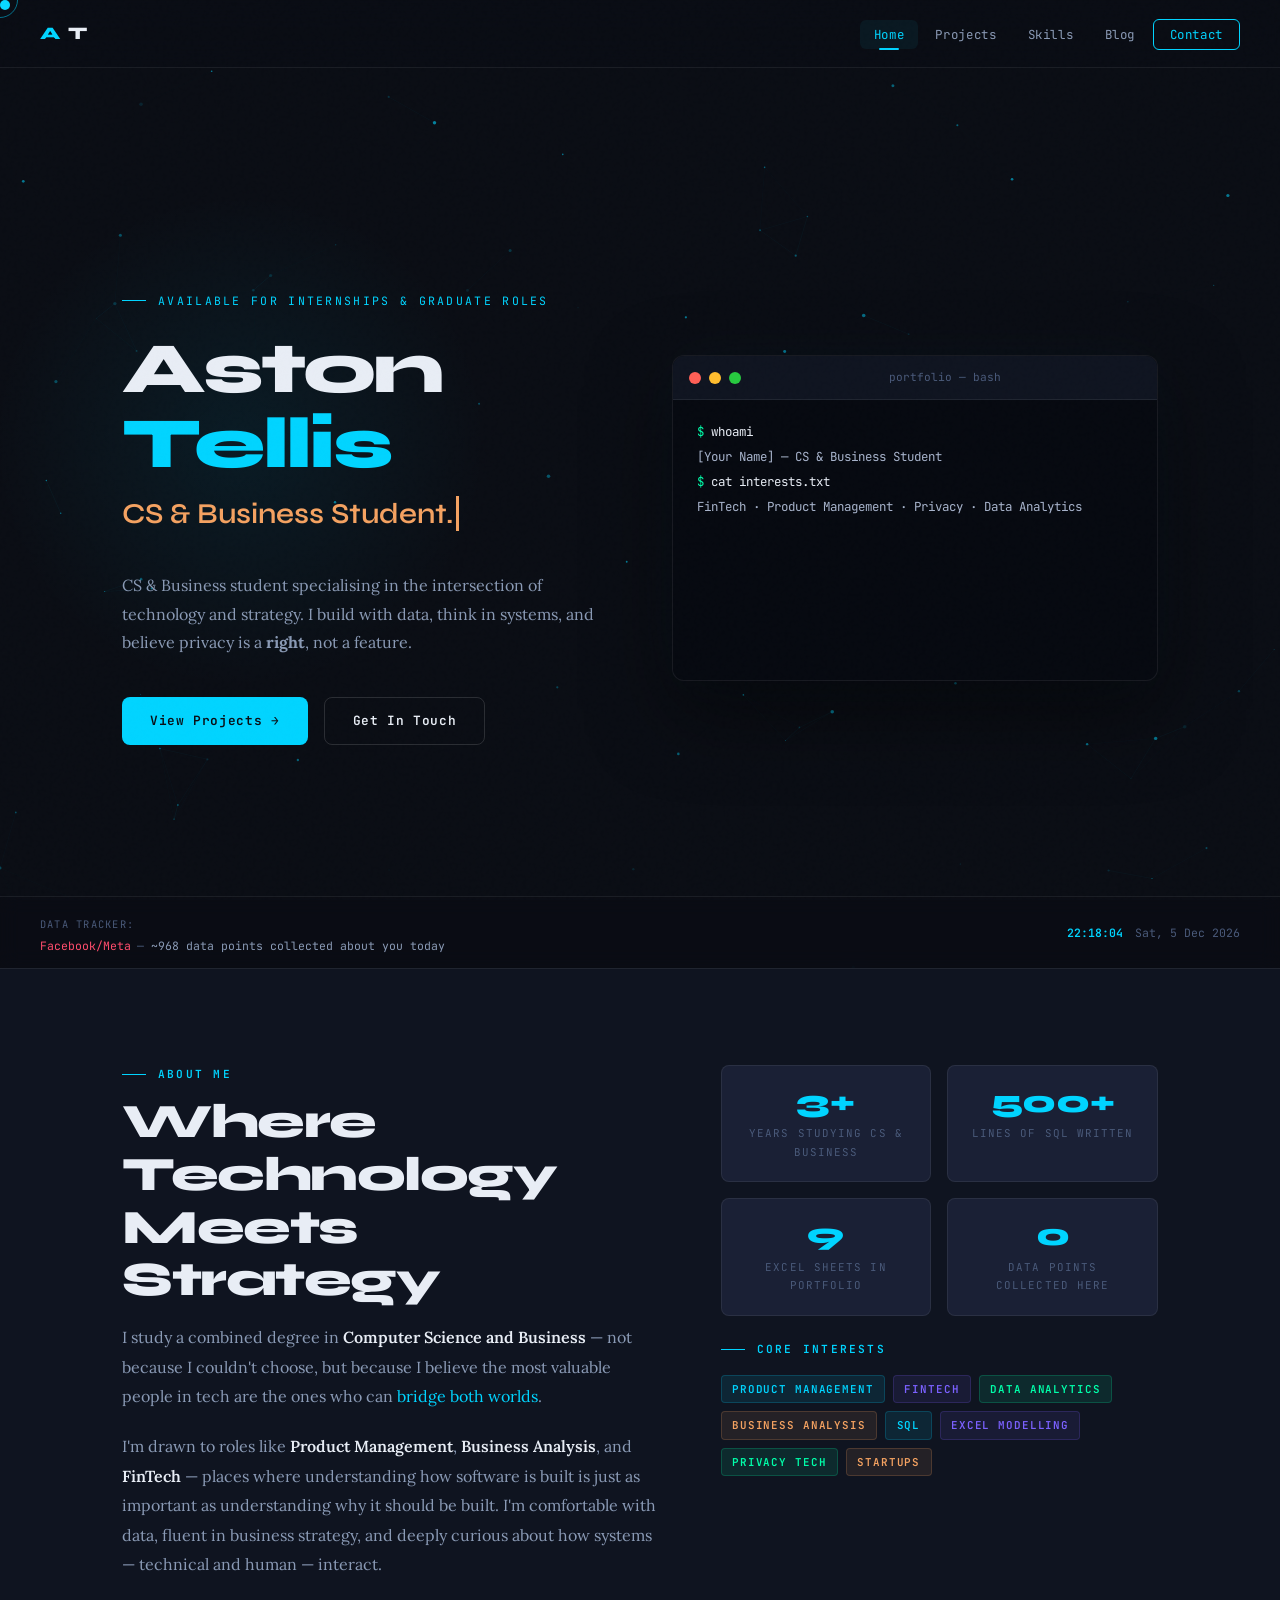
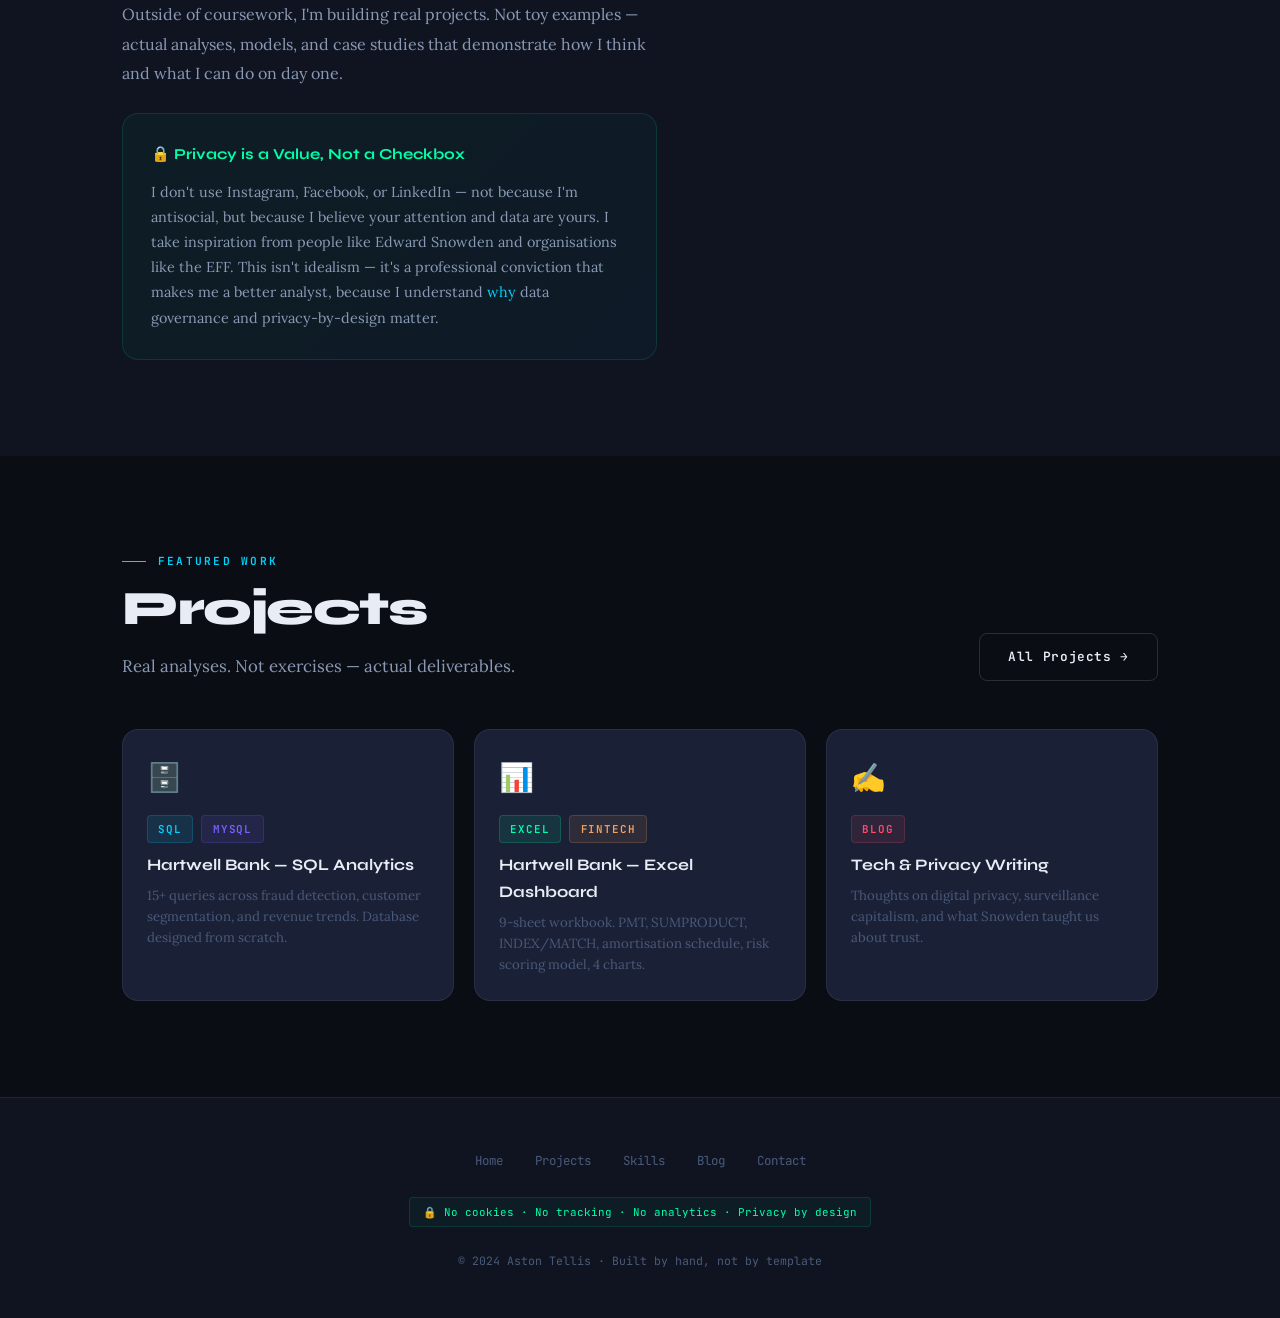
==== index.html @ d1a31f83 "Initial portfolio launch" ====
<!DOCTYPE html>
<html lang="en">
<head>
  <meta charset="UTF-8" />
  <meta name="viewport" content="width=device-width, initial-scale=1.0" />
  <title>Aston Tellis — Portfolio</title>
  <meta name="description" content="CS & Business portfolio — FinTech, Data Analytics, Product Thinking. Privacy-first." />
  <link rel="stylesheet" href="style.css" />
  <style>
    /* ── Hero ─────────────────────────────────────────────── */
    .hero {
      min-height: 100vh;
      display: flex;
      align-items: center;
      position: relative;
      overflow: hidden;
    }

    #particle-canvas {
      position: absolute;
      inset: 0;
      z-index: 0;
    }

    .hero-inner {
      position: relative;
      z-index: 2;
      width: 100%;
      max-width: 1100px;
      margin: 0 auto;
      padding: 0 2rem;
      display: grid;
      grid-template-columns: 1fr 1fr;
      gap: 4rem;
      align-items: center;
    }

    /* Gradient glow behind text */
    .hero-left::before {
      content: '';
      position: absolute;
      top: -100px; left: -100px;
      width: 500px; height: 500px;
      background: radial-gradient(circle, #00d4ff12 0%, transparent 70%);
      pointer-events: none;
      z-index: -1;
    }

    .hero-eyebrow {
      font-family: var(--font-mono);
      font-size: 0.72rem;
      color: var(--accent);
      letter-spacing: 0.2em;
      text-transform: uppercase;
      margin-bottom: 1.25rem;
      display: flex;
      align-items: center;
      gap: 0.75rem;
      opacity: 0;
      animation: fadeSlideUp 0.6s ease 0.3s forwards;
    }

    .hero-eyebrow::before {
      content: '';
      display: inline-block;
      width: 24px; height: 1px;
      background: var(--accent);
    }

    .hero-name {
      font-family: var(--font-display);
      font-size: clamp(2.8rem, 6vw, 4.5rem);
      font-weight: 800;
      line-height: 1.05;
      letter-spacing: -0.04em;
      color: var(--text);
      margin-bottom: 0.5rem;
      opacity: 0;
      animation: fadeSlideUp 0.6s ease 0.5s forwards;
    }

    .hero-name em {
      font-style: normal;
      color: var(--accent);
      position: relative;
    }

    .hero-typing-row {
      font-family: var(--font-display);
      font-size: clamp(1.2rem, 2.5vw, 1.8rem);
      font-weight: 600;
      color: var(--text2);
      margin-bottom: 2rem;
      min-height: 2.2rem;
      opacity: 0;
      animation: fadeSlideUp 0.6s ease 0.7s forwards;
    }

    #typing-text {
      color: var(--gold);
    }

    .typing-cursor-blink {
      display: inline-block;
      width: 3px; height: 1.2em;
      background: var(--gold);
      margin-left: 3px;
      vertical-align: text-bottom;
      animation: blink 1s step-end infinite;
    }

    .hero-desc {
      color: var(--text2);
      font-size: 1rem;
      line-height: 1.8;
      max-width: 480px;
      margin-bottom: 2.5rem;
      opacity: 0;
      animation: fadeSlideUp 0.6s ease 0.9s forwards;
    }

    .hero-actions {
      display: flex;
      gap: 1rem;
      flex-wrap: wrap;
      opacity: 0;
      animation: fadeSlideUp 0.6s ease 1.1s forwards;
    }

    /* ── Privacy + Clock Strip ─────────────────────────────── */
    .hero-strip {
      position: absolute;
      bottom: 0; left: 0; right: 0;
      z-index: 3;
      display: flex;
      align-items: center;
      justify-content: space-between;
      padding: 0.75rem 2.5rem;
      background: rgba(10, 13, 20, 0.9);
      border-top: 1px solid var(--border);
      backdrop-filter: blur(10px);
    }

    #privacy-ticker {
      font-family: var(--font-mono);
      font-size: 0.72rem;
      color: var(--text3);
      display: flex;
      align-items: center;
      gap: 0.4rem;
    }

    .ticker-label {
      font-family: var(--font-mono);
      font-size: 0.65rem;
      color: var(--text3);
      text-transform: uppercase;
      letter-spacing: 0.12em;
      margin-right: 0.5rem;
    }

    #live-clock {
      font-family: var(--font-mono);
      font-size: 0.72rem;
      color: var(--text3);
      text-align: right;
    }

    .clock-time {
      color: var(--accent);
      font-weight: 600;
      margin-right: 0.75rem;
    }

    .clock-date { color: var(--text3); }

    /* ── Terminal ──────────────────────────────────────────── */
    .hero-right {
      opacity: 0;
      animation: fadeSlideUp 0.8s ease 0.6s forwards;
    }

    .terminal-window {
      background: #060910;
      border: 1px solid var(--border);
      border-radius: 12px;
      overflow: hidden;
      box-shadow: 0 30px 80px #00000080, 0 0 60px #00d4ff0a;
    }

    .terminal-bar {
      background: #0f1420;
      padding: 0.75rem 1rem;
      display: flex;
      align-items: center;
      gap: 0.5rem;
      border-bottom: 1px solid var(--border);
    }

    .t-dot {
      width: 12px; height: 12px;
      border-radius: 50%;
    }
    .t-dot.red    { background: #ff5f56; }
    .t-dot.yellow { background: #ffbd2e; }
    .t-dot.green  { background: #27c93f; }

    .terminal-title {
      font-family: var(--font-mono);
      font-size: 0.7rem;
      color: var(--text3);
      margin-left: auto;
      margin-right: auto;
    }

    #terminal-body {
      padding: 1.25rem 1.5rem;
      font-family: var(--font-mono);
      font-size: 0.78rem;
      line-height: 2;
      min-height: 280px;
      max-height: 340px;
      overflow-y: auto;
      color: #a8b4cc;
    }

    #terminal-body::-webkit-scrollbar { width: 4px; }
    #terminal-body::-webkit-scrollbar-track { background: transparent; }
    #terminal-body::-webkit-scrollbar-thumb { background: var(--border2); border-radius: 2px; }

    .t-prompt { color: var(--accent3); }
    .t-cmd    { color: var(--text); }
    .t-cursor { animation: blink 1s step-end infinite; color: var(--accent); }

    /* ── About Section ─────────────────────────────────────── */
    .about-grid {
      display: grid;
      grid-template-columns: 1.1fr 0.9fr;
      gap: 4rem;
      align-items: start;
    }

    .about-text p {
      color: var(--text2);
      margin-bottom: 1.25rem;
      line-height: 1.85;
    }

    .about-text p strong {
      color: var(--text);
      font-weight: 600;
    }

    .about-text p em {
      color: var(--accent);
      font-style: normal;
    }

    .about-stats {
      display: grid;
      grid-template-columns: 1fr 1fr;
      gap: 1rem;
    }

    .stat-card {
      background: var(--surface);
      border: 1px solid var(--border);
      border-radius: var(--radius);
      padding: 1.25rem;
      text-align: center;
      transition: var(--transition);
    }

    .stat-card:hover {
      border-color: var(--accent);
      box-shadow: var(--glow);
    }

    .stat-number {
      font-family: var(--font-display);
      font-size: 2rem;
      font-weight: 800;
      color: var(--accent);
      line-height: 1;
      margin-bottom: 0.4rem;
    }

    .stat-label {
      font-family: var(--font-mono);
      font-size: 0.68rem;
      color: var(--text3);
      text-transform: uppercase;
      letter-spacing: 0.1em;
    }

    .privacy-card {
      background: linear-gradient(135deg, #00ffaa0a, #00d4ff08);
      border: 1px solid #00ffaa20;
      border-radius: var(--radius2);
      padding: 1.75rem;
      margin-top: 1.5rem;
    }

    .privacy-card h4 {
      font-family: var(--font-display);
      font-weight: 700;
      font-size: 0.95rem;
      color: var(--accent3);
      margin-bottom: 0.75rem;
      display: flex;
      align-items: center;
      gap: 0.5rem;
    }

    .privacy-card p {
      font-size: 0.9rem;
      color: var(--text2);
      line-height: 1.75;
      margin: 0;
    }

    /* ── Quick Projects Preview ────────────────────────────── */
    .projects-preview {
      display: grid;
      grid-template-columns: repeat(3, 1fr);
      gap: 1.25rem;
    }

    .preview-card {
      background: var(--surface);
      border: 1px solid var(--border);
      border-radius: var(--radius2);
      padding: 1.5rem;
      text-decoration: none;
      transition: var(--transition);
      display: block;
      position: relative;
      overflow: hidden;
    }

    .preview-card::after {
      content: '→';
      position: absolute;
      bottom: 1.25rem;
      right: 1.25rem;
      font-family: var(--font-mono);
      font-size: 1rem;
      color: var(--accent);
      opacity: 0;
      transform: translateX(-6px);
      transition: var(--transition);
    }

    .preview-card:hover {
      border-color: var(--accent);
      transform: translateY(-4px);
      box-shadow: 0 20px 60px #00000060, var(--glow);
    }

    .preview-card:hover::after {
      opacity: 1;
      transform: translateX(0);
    }

    .preview-icon {
      font-size: 1.75rem;
      margin-bottom: 0.75rem;
    }

    .preview-title {
      font-family: var(--font-display);
      font-weight: 700;
      font-size: 1rem;
      color: var(--text);
      margin-bottom: 0.4rem;
    }

    .preview-desc {
      font-size: 0.83rem;
      color: var(--text3);
      line-height: 1.6;
    }

    /* ── Animations ─────────────────────────────────────────── */
    @keyframes fadeSlideUp {
      from { opacity: 0; transform: translateY(24px); }
      to   { opacity: 1; transform: translateY(0); }
    }

    @keyframes blink {
      0%, 100% { opacity: 1; }
      50%       { opacity: 0; }
    }

    @media (max-width: 768px) {
      .hero-inner { grid-template-columns: 1fr; gap: 2rem; }
      .hero-right { order: -1; }
      .about-grid { grid-template-columns: 1fr; gap: 2rem; }
      .projects-preview { grid-template-columns: 1fr; }
    }
  </style>
</head>
<body>

  <div class="cursor"></div>
  <div class="cursor-ring"></div>

  <!-- ── Navigation ───────────────────────────────────────── -->
  <nav>
    <a class="nav-logo" href="index.html"><span>A</span>T</a>
    <ul class="nav-links">
      <li><a href="index.html" class="active">Home</a></li>
      <li><a href="projects.html">Projects</a></li>
      <li><a href="skills.html">Skills</a></li>
      <li><a href="blog.html">Blog</a></li>
      <li><a href="contact.html" class="nav-cta">Contact</a></li>
    </ul>
  </nav>

  <div class="page">

    <!-- ── HERO ─────────────────────────────────────────────── -->
    <section class="hero">
      <canvas id="particle-canvas"></canvas>

      <div class="hero-inner">
        <div class="hero-left">
          <div class="hero-eyebrow">Available for Internships & Graduate Roles</div>

          <h1 class="hero-name">
            Aston<br/><em>Tellis</em>
          </h1>

          <div class="hero-typing-row">
            <span id="typing-text"></span><span class="typing-cursor-blink"></span>
          </div>

          <p class="hero-desc">
            CS &amp; Business student specialising in the intersection of technology
            and strategy. I build with data, think in systems, and believe privacy
            is a <strong>right</strong>, not a feature.
          </p>

          <div class="hero-actions">
            <a href="projects.html" class="btn btn-primary">View Projects →</a>
            <a href="contact.html" class="btn btn-ghost">Get In Touch</a>
          </div>
        </div>

        <!-- Terminal -->
        <div class="hero-right">
          <div class="terminal-window">
            <div class="terminal-bar">
              <div class="t-dot red"></div>
              <div class="t-dot yellow"></div>
              <div class="t-dot green"></div>
              <span class="terminal-title">portfolio — bash</span>
            </div>
            <div id="terminal-body"></div>
          </div>
        </div>
      </div>

      <!-- Bottom strip: privacy ticker + clock -->
      <div class="hero-strip">
        <div>
          <span class="ticker-label">Data Tracker:</span>
          <span id="privacy-ticker">Loading...</span>
        </div>
        <div id="live-clock"></div>
      </div>
    </section>

    <!-- ── ABOUT ─────────────────────────────────────────────── -->
    <section style="background: var(--bg2); border-top: 1px solid var(--border);">
      <div class="container">
        <div class="about-grid">
          <div class="about-text fade-up">
            <div class="section-label">About Me</div>
            <h2 class="section-title">Where Technology<br/>Meets Strategy</h2>

            <p>
              I study a combined degree in <strong>Computer Science and Business</strong> —
              not because I couldn't choose, but because I believe the most valuable people
              in tech are the ones who can <em>bridge both worlds</em>.
            </p>
            <p>
              I'm drawn to roles like <strong>Product Management</strong>,
              <strong>Business Analysis</strong>, and <strong>FinTech</strong> — places
              where understanding how software is built is just as important as understanding
              why it should be built. I'm comfortable with data, fluent in business strategy,
              and deeply curious about how systems — technical and human — interact.
            </p>
            <p>
              Outside of coursework, I'm building real projects. Not toy examples —
              actual analyses, models, and case studies that demonstrate how I think
              and what I can do on day one.
            </p>

            <div class="privacy-card">
              <h4>🔒 Privacy is a Value, Not a Checkbox</h4>
              <p>
                I don't use Instagram, Facebook, or LinkedIn — not because I'm antisocial,
                but because I believe your attention and data are yours. I take inspiration
                from people like Edward Snowden and organisations like the EFF. This isn't
                idealism — it's a professional conviction that makes me a better analyst,
                because I understand <em>why</em> data governance and privacy-by-design matter.
              </p>
            </div>
          </div>

          <div class="fade-up" style="transition-delay:0.2s">
            <div class="about-stats">
              <div class="stat-card">
                <div class="stat-number">3+</div>
                <div class="stat-label">Years Studying CS & Business</div>
              </div>
              <div class="stat-card">
                <div class="stat-number">500+</div>
                <div class="stat-label">Lines of SQL Written</div>
              </div>
              <div class="stat-card">
                <div class="stat-number">9</div>
                <div class="stat-label">Excel Sheets in Portfolio</div>
              </div>
              <div class="stat-card">
                <div class="stat-number">0</div>
                <div class="stat-label">Data Points Collected Here</div>
              </div>
            </div>

            <div style="margin-top:1.5rem">
              <div class="section-label" style="margin-bottom:1rem">Core Interests</div>
              <div style="display:flex;flex-wrap:wrap;gap:0.5rem">
                <span class="tag tag-blue">Product Management</span>
                <span class="tag tag-purple">FinTech</span>
                <span class="tag tag-green">Data Analytics</span>
                <span class="tag tag-gold">Business Analysis</span>
                <span class="tag tag-blue">SQL</span>
                <span class="tag tag-purple">Excel Modelling</span>
                <span class="tag tag-green">Privacy Tech</span>
                <span class="tag tag-gold">Startups</span>
              </div>
            </div>
          </div>
        </div>
      </div>
    </section>

    <!-- ── PROJECTS PREVIEW ──────────────────────────────────── -->
    <section>
      <div class="container">
        <div style="display:flex;justify-content:space-between;align-items:flex-end;margin-bottom:3rem" class="fade-up">
          <div>
            <div class="section-label">Featured Work</div>
            <h2 class="section-title">Projects</h2>
            <p class="section-subtitle">Real analyses. Not exercises — actual deliverables.</p>
          </div>
          <a href="projects.html" class="btn btn-ghost">All Projects →</a>
        </div>

        <div class="projects-preview fade-up">
          <a href="projects.html#sql" class="preview-card">
            <div class="preview-icon">🗄️</div>
            <div style="margin-bottom:0.5rem">
              <span class="tag tag-blue">SQL</span>
              <span class="tag tag-purple" style="margin-left:0.25rem">MySQL</span>
            </div>
            <div class="preview-title">Hartwell Bank — SQL Analytics</div>
            <p class="preview-desc">
              15+ queries across fraud detection, customer segmentation, and revenue trends.
              Database designed from scratch.
            </p>
          </a>

          <a href="projects.html#excel" class="preview-card">
            <div class="preview-icon">📊</div>
            <div style="margin-bottom:0.5rem">
              <span class="tag tag-green">Excel</span>
              <span class="tag tag-gold" style="margin-left:0.25rem">FinTech</span>
            </div>
            <div class="preview-title">Hartwell Bank — Excel Dashboard</div>
            <p class="preview-desc">
              9-sheet workbook. PMT, SUMPRODUCT, INDEX/MATCH, amortisation schedule,
              risk scoring model, 4 charts.
            </p>
          </a>

          <a href="blog.html" class="preview-card">
            <div class="preview-icon">✍️</div>
            <div style="margin-bottom:0.5rem">
              <span class="tag tag-red">Blog</span>
            </div>
            <div class="preview-title">Tech & Privacy Writing</div>
            <p class="preview-desc">
              Thoughts on digital privacy, surveillance capitalism, and what Snowden
              taught us about trust.
            </p>
          </a>
        </div>
      </div>
    </section>

  </div><!-- end .page -->

  <!-- ── Footer ───────────────────────────────────────────────── -->
  <footer>
    <div class="footer-inner">
      <ul class="footer-links">
        <li><a href="index.html">Home</a></li>
        <li><a href="projects.html">Projects</a></li>
        <li><a href="skills.html">Skills</a></li>
        <li><a href="blog.html">Blog</a></li>
        <li><a href="contact.html">Contact</a></li>
      </ul>
      <div class="privacy-badge">🔒 No cookies · No tracking · No analytics · Privacy by design</div>
      <p class="footer-copy">© 2024 Aston Tellis · Built by hand, not by template</p>
    </div>
  </footer>

  <script src="script.js"></script>
</body>
</html>
---- style.css ----
/* ============================================================
   [YOUR NAME] — Portfolio Site
   Aesthetic: Dark Intelligence / FinTech Editorial
   Fonts: Syne (display) + JetBrains Mono (code/data) + Lora (body)
   ============================================================ */

@import url('https://fonts.googleapis.com/css2?family=Syne:wght@400;600;700;800&family=JetBrains+Mono:wght@300;400;600&family=Lora:ital,wght@0,400;0,600;1,400&display=swap');

/* ── Variables ─────────────────────────────────────────────── */
:root {
  --bg:         #0a0d14;
  --bg2:        #0f1420;
  --bg3:        #141926;
  --surface:    #1a2035;
  --border:     #ffffff12;
  --border2:    #ffffff22;
  --accent:     #00d4ff;
  --accent2:    #7b61ff;
  --accent3:    #00ffaa;
  --gold:       #f4a261;
  --red:        #ff4d6d;
  --text:       #e8edf5;
  --text2:      #8a9ab5;
  --text3:      #4a5a7a;
  --font-display: 'Syne', sans-serif;
  --font-mono:    'JetBrains Mono', monospace;
  --font-body:    'Lora', serif;
  --radius:     8px;
  --radius2:    16px;
  --glow:       0 0 40px #00d4ff22;
  --transition: 0.3s cubic-bezier(0.4, 0, 0.2, 1);
}

/* ── Reset & Base ───────────────────────────────────────────── */
*, *::before, *::after { box-sizing: border-box; margin: 0; padding: 0; }

html { scroll-behavior: smooth; font-size: 16px; }

body {
  background: var(--bg);
  color: var(--text);
  font-family: var(--font-body);
  line-height: 1.7;
  overflow-x: hidden;
  cursor: none;
}

/* Custom cursor */
.cursor {
  width: 10px; height: 10px;
  background: var(--accent);
  border-radius: 50%;
  position: fixed;
  pointer-events: none;
  z-index: 9999;
  transition: transform 0.15s ease;
  mix-blend-mode: screen;
}
.cursor-ring {
  width: 36px; height: 36px;
  border: 1px solid var(--accent);
  border-radius: 50%;
  position: fixed;
  pointer-events: none;
  z-index: 9998;
  transition: all 0.18s ease;
  opacity: 0.5;
}

/* ── Noise Texture Overlay ──────────────────────────────────── */
body::before {
  content: '';
  position: fixed;
  inset: 0;
  background-image: url("data:image/svg+xml,%3Csvg viewBox='0 0 256 256' xmlns='http://www.w3.org/2000/svg'%3E%3Cfilter id='noise'%3E%3CfeTurbulence type='fractalNoise' baseFrequency='0.9' numOctaves='4' stitchTiles='stitch'/%3E%3C/filter%3E%3Crect width='100%25' height='100%25' filter='url(%23noise)' opacity='0.04'/%3E%3C/svg%3E");
  pointer-events: none;
  z-index: 1000;
  opacity: 0.4;
}

/* ── Navigation ─────────────────────────────────────────────── */
nav {
  position: fixed;
  top: 0; left: 0; right: 0;
  z-index: 500;
  padding: 0 2.5rem;
  display: flex;
  align-items: center;
  justify-content: space-between;
  height: 68px;
  background: rgba(10, 13, 20, 0.85);
  backdrop-filter: blur(20px);
  border-bottom: 1px solid var(--border);
  transition: var(--transition);
}

nav.scrolled {
  background: rgba(10, 13, 20, 0.97);
  box-shadow: 0 4px 40px #00000060;
}

.nav-logo {
  font-family: var(--font-display);
  font-weight: 800;
  font-size: 1.1rem;
  color: var(--text);
  text-decoration: none;
  letter-spacing: -0.02em;
  display: flex;
  align-items: center;
  gap: 0.5rem;
}

.nav-logo span {
  color: var(--accent);
}

.nav-links {
  display: flex;
  align-items: center;
  gap: 0.25rem;
  list-style: none;
}

.nav-links a {
  font-family: var(--font-mono);
  font-size: 0.78rem;
  font-weight: 400;
  color: var(--text2);
  text-decoration: none;
  padding: 0.4rem 0.85rem;
  border-radius: 6px;
  letter-spacing: 0.05em;
  transition: var(--transition);
  position: relative;
}

.nav-links a:hover,
.nav-links a.active {
  color: var(--accent);
  background: #00d4ff0f;
}

.nav-links a.active::after {
  content: '';
  position: absolute;
  bottom: -1px; left: 50%;
  transform: translateX(-50%);
  width: 20px; height: 2px;
  background: var(--accent);
  border-radius: 2px;
}

.nav-cta {
  font-family: var(--font-mono);
  font-size: 0.75rem;
  color: var(--accent) !important;
  border: 1px solid var(--accent) !important;
  padding: 0.4rem 1rem !important;
}

.nav-cta:hover {
  background: var(--accent) !important;
  color: var(--bg) !important;
}

/* ── Page Wrapper ───────────────────────────────────────────── */
.page { padding-top: 68px; min-height: 100vh; }

/* ── Section Styles ─────────────────────────────────────────── */
section {
  padding: 6rem 0;
  position: relative;
}

.container {
  max-width: 1100px;
  margin: 0 auto;
  padding: 0 2rem;
}

.container--wide {
  max-width: 1300px;
  margin: 0 auto;
  padding: 0 2rem;
}

/* ── Section Labels ─────────────────────────────────────────── */
.section-label {
  font-family: var(--font-mono);
  font-size: 0.7rem;
  font-weight: 600;
  color: var(--accent);
  letter-spacing: 0.2em;
  text-transform: uppercase;
  margin-bottom: 0.75rem;
  display: flex;
  align-items: center;
  gap: 0.75rem;
}

.section-label::before {
  content: '';
  display: inline-block;
  width: 24px; height: 1px;
  background: var(--accent);
}

.section-title {
  font-family: var(--font-display);
  font-size: clamp(2rem, 4vw, 3rem);
  font-weight: 800;
  line-height: 1.1;
  letter-spacing: -0.03em;
  color: var(--text);
  margin-bottom: 1rem;
}

.section-subtitle {
  font-size: 1.05rem;
  color: var(--text2);
  max-width: 600px;
  line-height: 1.75;
}

/* ── Cards ──────────────────────────────────────────────────── */
.card {
  background: var(--surface);
  border: 1px solid var(--border);
  border-radius: var(--radius2);
  padding: 2rem;
  transition: var(--transition);
  position: relative;
  overflow: hidden;
}

.card::before {
  content: '';
  position: absolute;
  inset: 0;
  background: linear-gradient(135deg, var(--accent)08, transparent 60%);
  opacity: 0;
  transition: var(--transition);
}

.card:hover {
  border-color: var(--border2);
  transform: translateY(-3px);
  box-shadow: 0 20px 60px #00000050, var(--glow);
}

.card:hover::before { opacity: 1; }

/* ── Buttons ────────────────────────────────────────────────── */
.btn {
  display: inline-flex;
  align-items: center;
  gap: 0.5rem;
  font-family: var(--font-mono);
  font-size: 0.8rem;
  font-weight: 600;
  letter-spacing: 0.05em;
  padding: 0.75rem 1.75rem;
  border-radius: var(--radius);
  text-decoration: none;
  transition: var(--transition);
  cursor: none;
  border: none;
}

.btn-primary {
  background: var(--accent);
  color: var(--bg);
}

.btn-primary:hover {
  background: #33ddff;
  transform: translateY(-2px);
  box-shadow: 0 8px 30px #00d4ff40;
}

.btn-ghost {
  background: transparent;
  color: var(--text);
  border: 1px solid var(--border2);
}

.btn-ghost:hover {
  border-color: var(--accent);
  color: var(--accent);
  transform: translateY(-2px);
}

/* ── Tags / Badges ──────────────────────────────────────────── */
.tag {
  display: inline-block;
  font-family: var(--font-mono);
  font-size: 0.68rem;
  font-weight: 600;
  letter-spacing: 0.08em;
  padding: 0.25rem 0.65rem;
  border-radius: 4px;
  text-transform: uppercase;
}

.tag-blue  { background: #00d4ff18; color: var(--accent); border: 1px solid #00d4ff30; }
.tag-purple{ background: #7b61ff18; color: var(--accent2); border: 1px solid #7b61ff30; }
.tag-green { background: #00ffaa18; color: var(--accent3); border: 1px solid #00ffaa30; }
.tag-gold  { background: #f4a26118; color: var(--gold);   border: 1px solid #f4a26130; }
.tag-red   { background: #ff4d6d18; color: var(--red);    border: 1px solid #ff4d6d30; }

/* ── Grid utilities ─────────────────────────────────────────── */
.grid-2 { display: grid; grid-template-columns: 1fr 1fr; gap: 1.5rem; }
.grid-3 { display: grid; grid-template-columns: repeat(3, 1fr); gap: 1.5rem; }

/* ── Divider ────────────────────────────────────────────────── */
.divider {
  height: 1px;
  background: linear-gradient(90deg, transparent, var(--border2), transparent);
  margin: 2rem 0;
}

/* ── Footer ─────────────────────────────────────────────────── */
footer {
  background: var(--bg2);
  border-top: 1px solid var(--border);
  padding: 3rem 0;
  text-align: center;
}

footer .footer-inner {
  max-width: 1100px;
  margin: 0 auto;
  padding: 0 2rem;
  display: flex;
  flex-direction: column;
  align-items: center;
  gap: 1.5rem;
}

footer .footer-links {
  display: flex;
  gap: 2rem;
  list-style: none;
}

footer .footer-links a {
  font-family: var(--font-mono);
  font-size: 0.78rem;
  color: var(--text3);
  text-decoration: none;
  transition: color var(--transition);
}

footer .footer-links a:hover { color: var(--accent); }

footer .footer-copy {
  font-family: var(--font-mono);
  font-size: 0.72rem;
  color: var(--text3);
}

footer .privacy-badge {
  display: inline-flex;
  align-items: center;
  gap: 0.4rem;
  font-family: var(--font-mono);
  font-size: 0.68rem;
  color: var(--accent3);
  background: #00ffaa0a;
  border: 1px solid #00ffaa20;
  padding: 0.3rem 0.8rem;
  border-radius: 4px;
}

/* ── Scroll fade-in ─────────────────────────────────────────── */
.fade-up {
  opacity: 0;
  transform: translateY(30px);
  transition: opacity 0.7s ease, transform 0.7s ease;
}

.fade-up.visible {
  opacity: 1;
  transform: translateY(0);
}

/* ── Code blocks ────────────────────────────────────────────── */
.code-block {
  background: #060910;
  border: 1px solid var(--border);
  border-radius: var(--radius);
  padding: 1.25rem 1.5rem;
  font-family: var(--font-mono);
  font-size: 0.8rem;
  color: #a8b4cc;
  line-height: 1.8;
  overflow-x: auto;
  position: relative;
}

.code-block .kw  { color: #7b61ff; }
.code-block .fn  { color: #00d4ff; }
.code-block .str { color: #00ffaa; }
.code-block .cm  { color: #4a5a7a; font-style: italic; }
.code-block .num { color: #f4a261; }

.code-label {
  position: absolute;
  top: 0.75rem; right: 1rem;
  font-family: var(--font-mono);
  font-size: 0.65rem;
  color: var(--text3);
  text-transform: uppercase;
  letter-spacing: 0.1em;
}

/* ── Responsive ─────────────────────────────────────────────── */
@media (max-width: 768px) {
  .grid-2, .grid-3 { grid-template-columns: 1fr; }
  nav { padding: 0 1.25rem; }
  .nav-links { display: none; }
  section { padding: 4rem 0; }
}
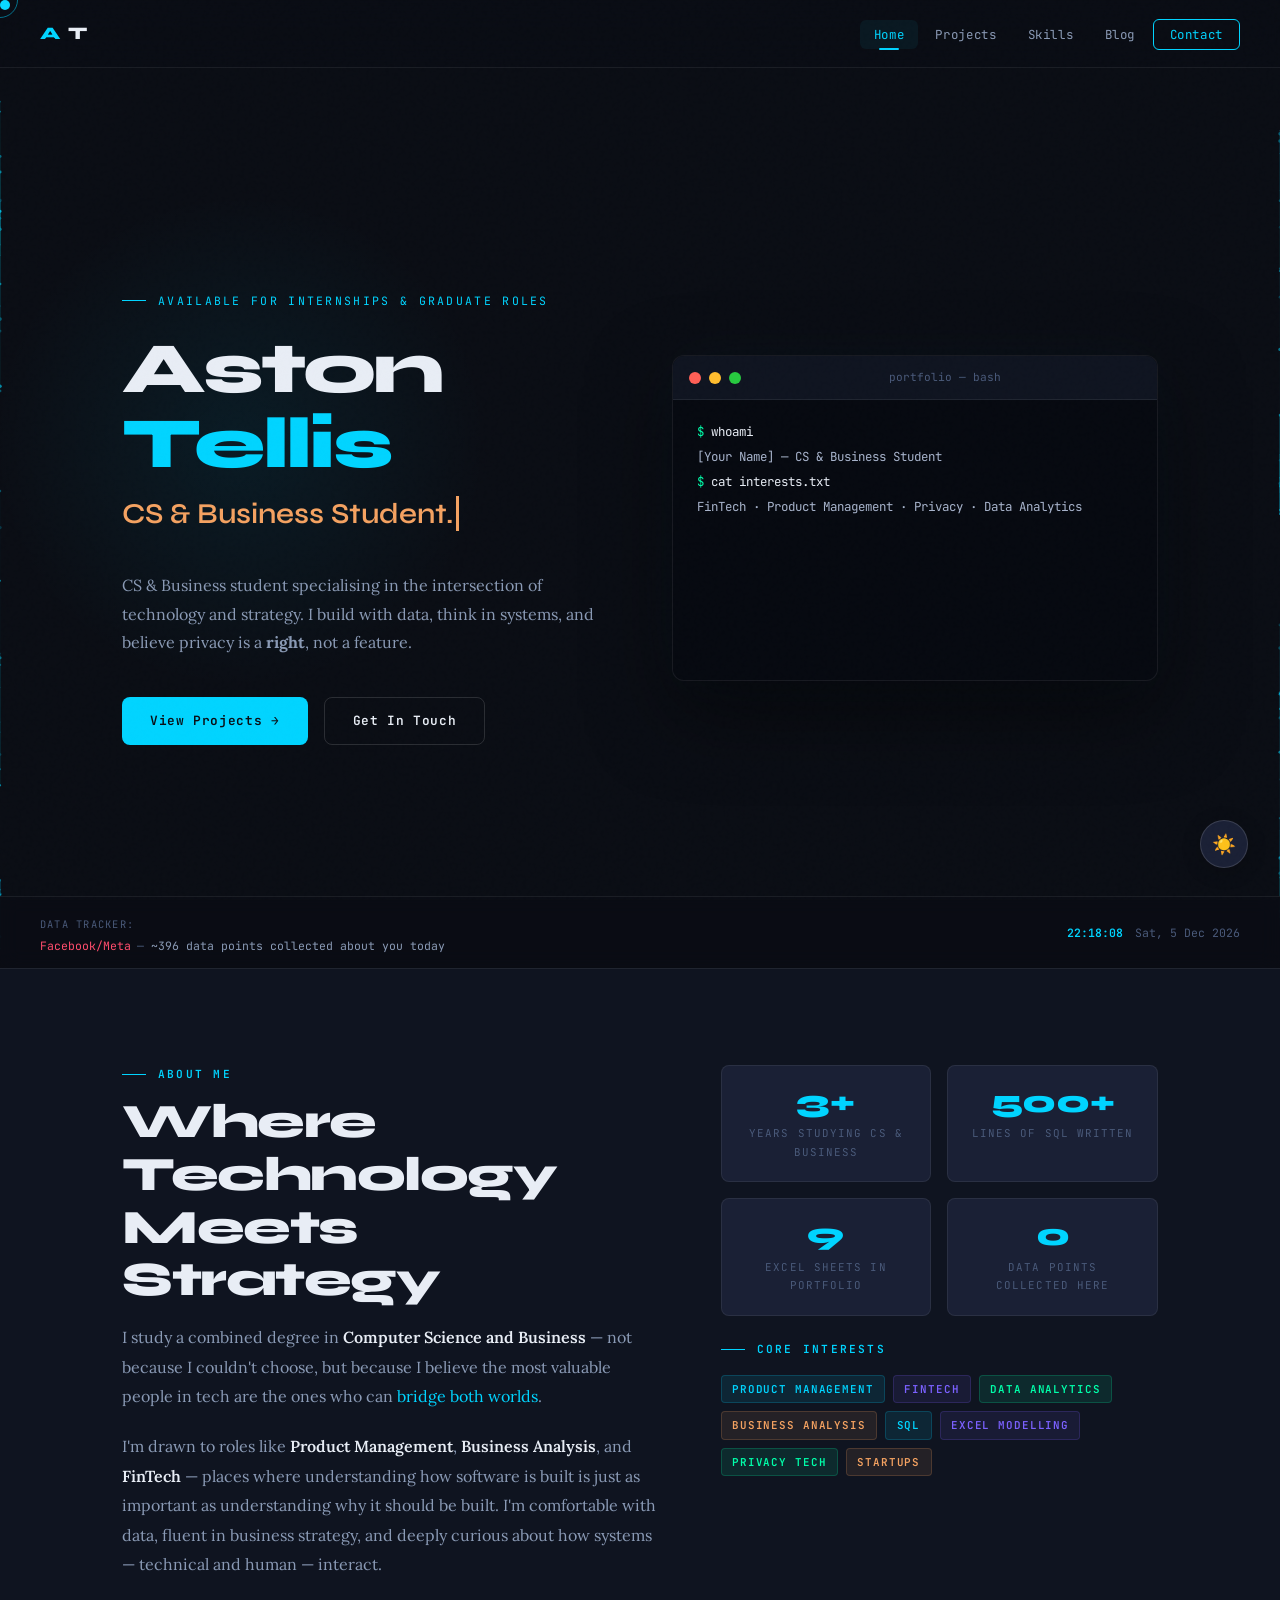
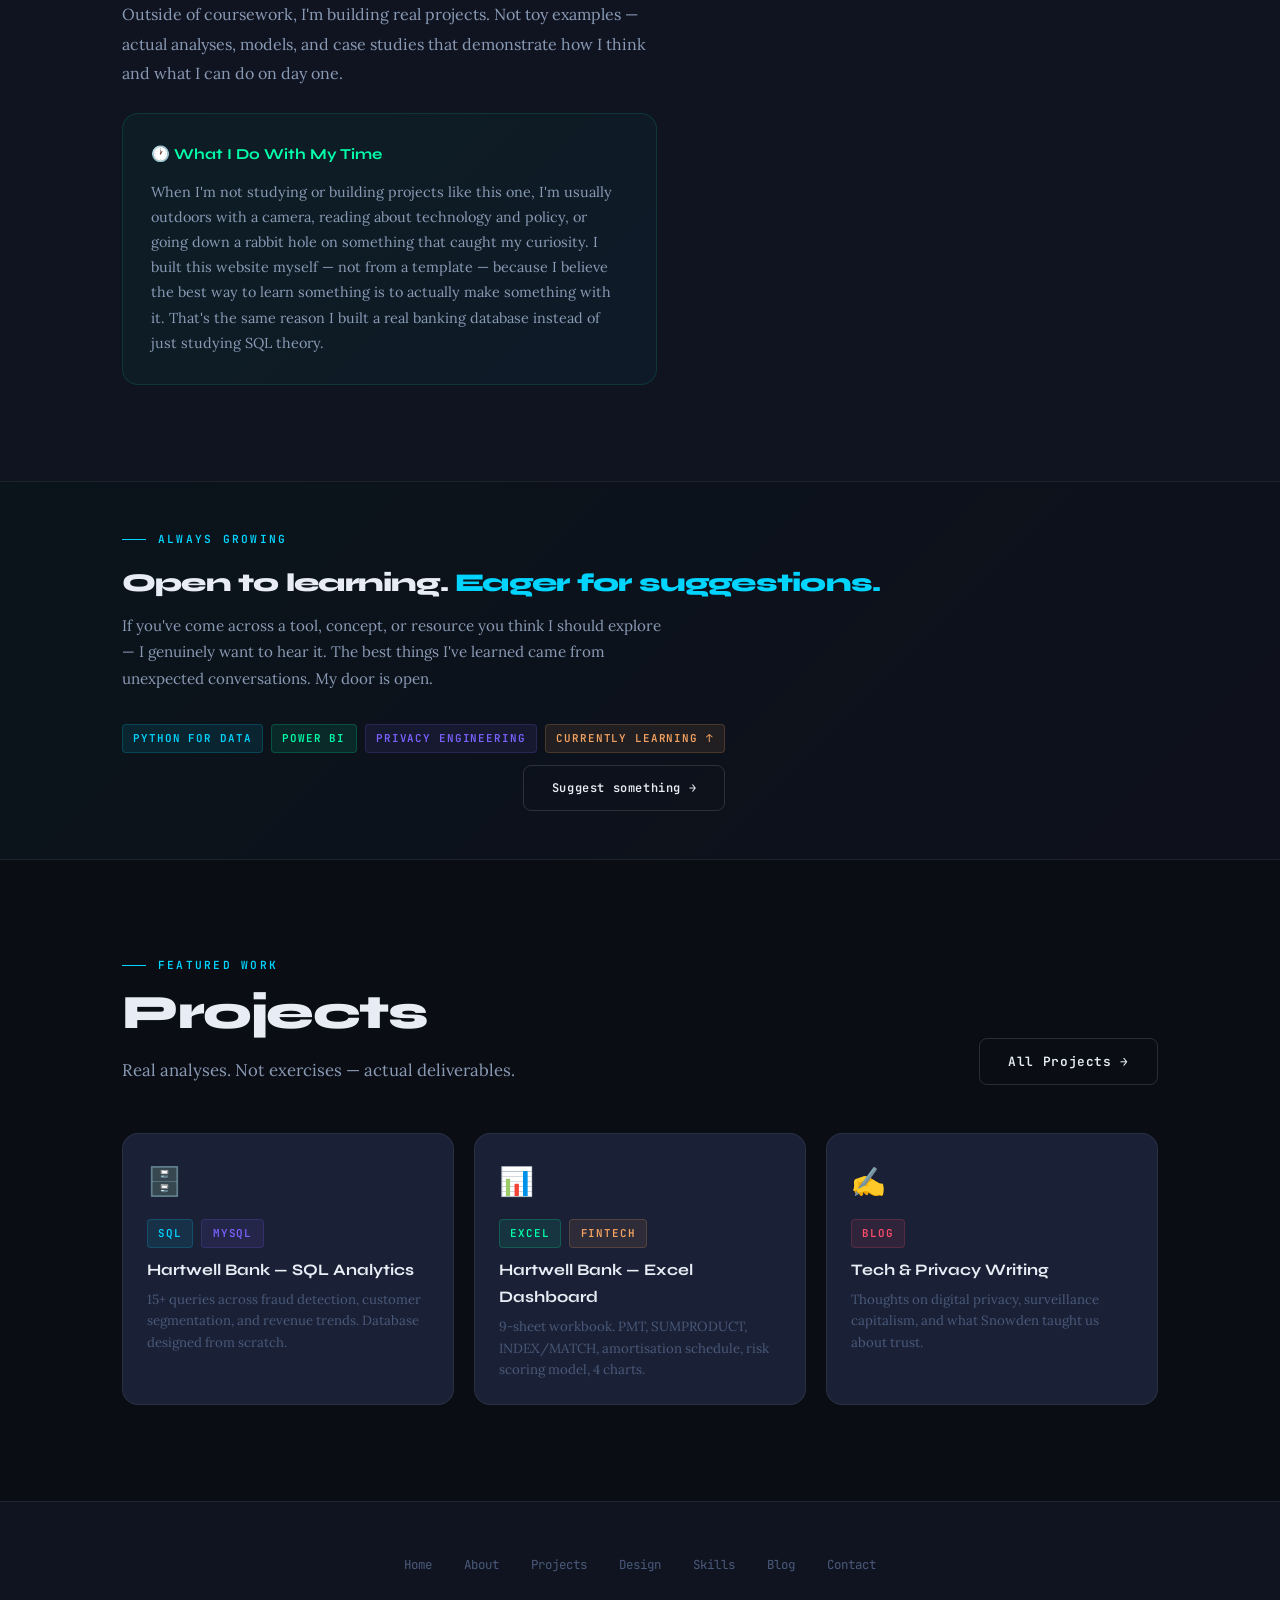
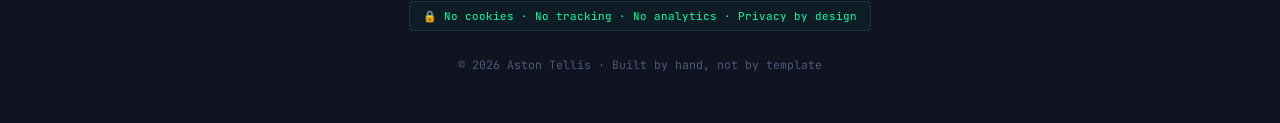
==== commit 7f3e9648: "Add about page, animations showcase, dark mode, photos" ====
--- a/index.html
+++ b/index.html
@@ -401,6 +401,16 @@
   </style>
 </head>
 <body>
+
+  
+  <!-- Loading screen -->
+  <div class="loading-screen" id="loading-screen">
+    <div class="loading-inner">
+      <div class="loading-logo">AT</div>
+      <div class="loading-bar"><div class="loading-fill"></div></div>
+      <div class="loading-text">Loading...</div>
+    </div>
+  </div>
 
   <div class="cursor"></div>
   <div class="cursor-ring"></div>
@@ -498,13 +508,14 @@
             </p>
 
             <div class="privacy-card">
-              <h4>🔒 Privacy is a Value, Not a Checkbox</h4>
+              <h4>🕐 What I Do With My Time</h4>
               <p>
-                I don't use Instagram, Facebook, or LinkedIn — not because I'm antisocial,
-                but because I believe your attention and data are yours. I take inspiration
-                from people like Edward Snowden and organisations like the EFF. This isn't
-                idealism — it's a professional conviction that makes me a better analyst,
-                because I understand <em>why</em> data governance and privacy-by-design matter.
+                When I'm not studying or building projects like this one, I'm usually outdoors
+                with a camera, reading about technology and policy, or going down a rabbit hole
+                on something that caught my curiosity. I built this website myself — not from
+                a template — because I believe the best way to learn something is to actually
+                make something with it. That's the same reason I built a real banking database
+                instead of just studying SQL theory.
               </p>
             </div>
           </div>
@@ -547,6 +558,35 @@
       </div>
     </section>
 
+
+    <!-- ── Eager to Learn Strip ──────────────────────────────── -->
+    <section style="background:linear-gradient(135deg,#00d4ff08,#7b61ff08);border-top:1px solid var(--border);border-bottom:1px solid var(--border);padding:3rem 0">
+      <div class="container">
+        <div style="display:flex;align-items:center;justify-content:space-between;flex-wrap:wrap;gap:2rem" class="fade-up">
+          <div>
+            <div class="section-label">Always Growing</div>
+            <h2 style="font-family:var(--font-display);font-size:1.6rem;font-weight:800;letter-spacing:-0.03em;color:var(--text);margin-bottom:0.5rem">
+              Open to learning. <span style="color:var(--accent)">Eager for suggestions.</span>
+            </h2>
+            <p style="color:var(--text2);max-width:540px;line-height:1.75;font-size:0.95rem">
+              If you've come across a tool, concept, or resource you think I should explore —
+              I genuinely want to hear it. The best things I've learned came from unexpected
+              conversations. My door is open.
+            </p>
+          </div>
+          <div style="display:flex;flex-direction:column;gap:0.75rem;align-items:flex-end">
+            <div style="display:flex;flex-wrap:wrap;gap:0.5rem;justify-content:flex-end">
+              <span class="tag tag-blue">Python for Data</span>
+              <span class="tag tag-green">Power BI</span>
+              <span class="tag tag-purple">Privacy Engineering</span>
+              <span class="tag tag-gold">Currently Learning ↑</span>
+            </div>
+            <a href="contact.html" class="btn btn-ghost" style="font-size:0.75rem">Suggest something → </a>
+          </div>
+        </div>
+      </div>
+    </section>
+
     <!-- ── PROJECTS PREVIEW ──────────────────────────────────── -->
     <section>
       <div class="container">
@@ -608,13 +648,15 @@
     <div class="footer-inner">
       <ul class="footer-links">
         <li><a href="index.html">Home</a></li>
+        <li><a href="about.html">About</a></li>
         <li><a href="projects.html">Projects</a></li>
+        <li><a href="animations.html">Design</a></li>
         <li><a href="skills.html">Skills</a></li>
         <li><a href="blog.html">Blog</a></li>
         <li><a href="contact.html">Contact</a></li>
       </ul>
       <div class="privacy-badge">🔒 No cookies · No tracking · No analytics · Privacy by design</div>
-      <p class="footer-copy">© 2024 Aston Tellis · Built by hand, not by template</p>
+      <p class="footer-copy">© 2026 Aston Tellis · Built by hand, not by template</p>
     </div>
   </footer>
 
--- a/style.css
+++ b/style.css
@@ -422,3 +422,186 @@
   .nav-links { display: none; }
   section { padding: 4rem 0; }
 }
+
+/* ═══════════════════════════════════════════════════════════
+   DARK / LIGHT MODE
+   ═══════════════════════════════════════════════════════════ */
+body.light-mode {
+  --bg:      #f0f4fa;
+  --bg2:     #e4eaf5;
+  --bg3:     #d8e0f0;
+  --surface: #ffffff;
+  --border:  #00000012;
+  --border2: #00000022;
+  --text:    #0a0d14;
+  --text2:   #3a4a6a;
+  --text3:   #7a8aaa;
+}
+
+body.light-mode nav {
+  background: rgba(240, 244, 250, 0.92);
+}
+
+body.light-mode .terminal-window,
+body.light-mode #terminal-body,
+body.light-mode .code-block {
+  background: #1a2035;
+}
+
+/* Toggle button */
+.theme-toggle {
+  position: fixed;
+  bottom: 2rem;
+  right: 2rem;
+  z-index: 600;
+  width: 48px; height: 48px;
+  border-radius: 50%;
+  background: var(--surface);
+  border: 1px solid var(--border2);
+  color: var(--text);
+  font-size: 1.2rem;
+  cursor: none;
+  display: flex;
+  align-items: center;
+  justify-content: center;
+  transition: var(--transition);
+  box-shadow: 0 4px 20px #00000030;
+}
+
+.theme-toggle:hover {
+  border-color: var(--accent);
+  transform: scale(1.1) rotate(15deg);
+  box-shadow: 0 8px 30px #00000040, var(--glow);
+}
+
+/* ═══════════════════════════════════════════════════════════
+   LOADING SCREEN
+   ═══════════════════════════════════════════════════════════ */
+.loading-screen {
+  position: fixed;
+  inset: 0;
+  background: var(--bg);
+  z-index: 9999;
+  display: flex;
+  align-items: center;
+  justify-content: center;
+  transition: opacity 0.5s ease, visibility 0.5s ease;
+}
+
+.loading-screen.hidden {
+  opacity: 0;
+  visibility: hidden;
+  pointer-events: none;
+}
+
+.loading-inner {
+  display: flex;
+  flex-direction: column;
+  align-items: center;
+  gap: 1.25rem;
+}
+
+.loading-logo {
+  font-family: var(--font-display);
+  font-size: 3rem;
+  font-weight: 800;
+  color: var(--accent);
+  letter-spacing: -0.04em;
+  animation: logo-pulse 1s ease-in-out infinite;
+}
+
+@keyframes logo-pulse {
+  0%, 100% { opacity: 1; }
+  50% { opacity: 0.4; }
+}
+
+.loading-bar {
+  width: 160px;
+  height: 3px;
+  background: var(--surface);
+  border-radius: 2px;
+  overflow: hidden;
+}
+
+.loading-fill {
+  height: 100%;
+  background: linear-gradient(90deg, var(--accent), var(--accent2));
+  border-radius: 2px;
+  animation: load-progress 1.2s cubic-bezier(0.4, 0, 0.2, 1) forwards;
+}
+
+@keyframes load-progress {
+  from { width: 0; }
+  to   { width: 100%; }
+}
+
+.loading-text {
+  font-family: var(--font-mono);
+  font-size: 0.72rem;
+  color: var(--text3);
+  letter-spacing: 0.1em;
+}
+
+/* ═══════════════════════════════════════════════════════════
+   PAGE TRANSITIONS
+   ═══════════════════════════════════════════════════════════ */
+.page-transition {
+  position: fixed;
+  inset: 0;
+  background: var(--bg2);
+  z-index: 8000;
+  transform: scaleY(0);
+  transform-origin: bottom;
+  pointer-events: none;
+}
+
+.page-transition.entering {
+  animation: curtain-in 0.4s cubic-bezier(0.4, 0, 1, 1) forwards;
+}
+
+.page-transition.leaving {
+  animation: curtain-out 0.4s cubic-bezier(0, 0, 0.2, 1) forwards;
+}
+
+@keyframes curtain-in {
+  from { transform: scaleY(0); transform-origin: bottom; }
+  to   { transform: scaleY(1); transform-origin: bottom; }
+}
+
+@keyframes curtain-out {
+  from { transform: scaleY(1); transform-origin: top; }
+  to   { transform: scaleY(0); transform-origin: top; }
+}
+
+/* ═══════════════════════════════════════════════════════════
+   KEYBOARD NAVIGATION FOCUS STYLES
+   ═══════════════════════════════════════════════════════════ */
+:focus-visible {
+  outline: 2px solid var(--accent);
+  outline-offset: 3px;
+  border-radius: 4px;
+}
+
+/* Skip to content link for keyboard users */
+.skip-link {
+  position: absolute;
+  top: -100%;
+  left: 1rem;
+  background: var(--accent);
+  color: var(--bg);
+  font-family: var(--font-mono);
+  font-size: 0.8rem;
+  font-weight: 600;
+  padding: 0.5rem 1rem;
+  border-radius: var(--radius);
+  text-decoration: none;
+  z-index: 9999;
+  transition: top 0.2s ease;
+}
+
+.skip-link:focus { top: 1rem; }
+
+/* Keyboard nav indicator */
+body.keyboard-nav * { cursor: auto !important; }
+body.keyboard-nav .cursor,
+body.keyboard-nav .cursor-ring { display: none; }
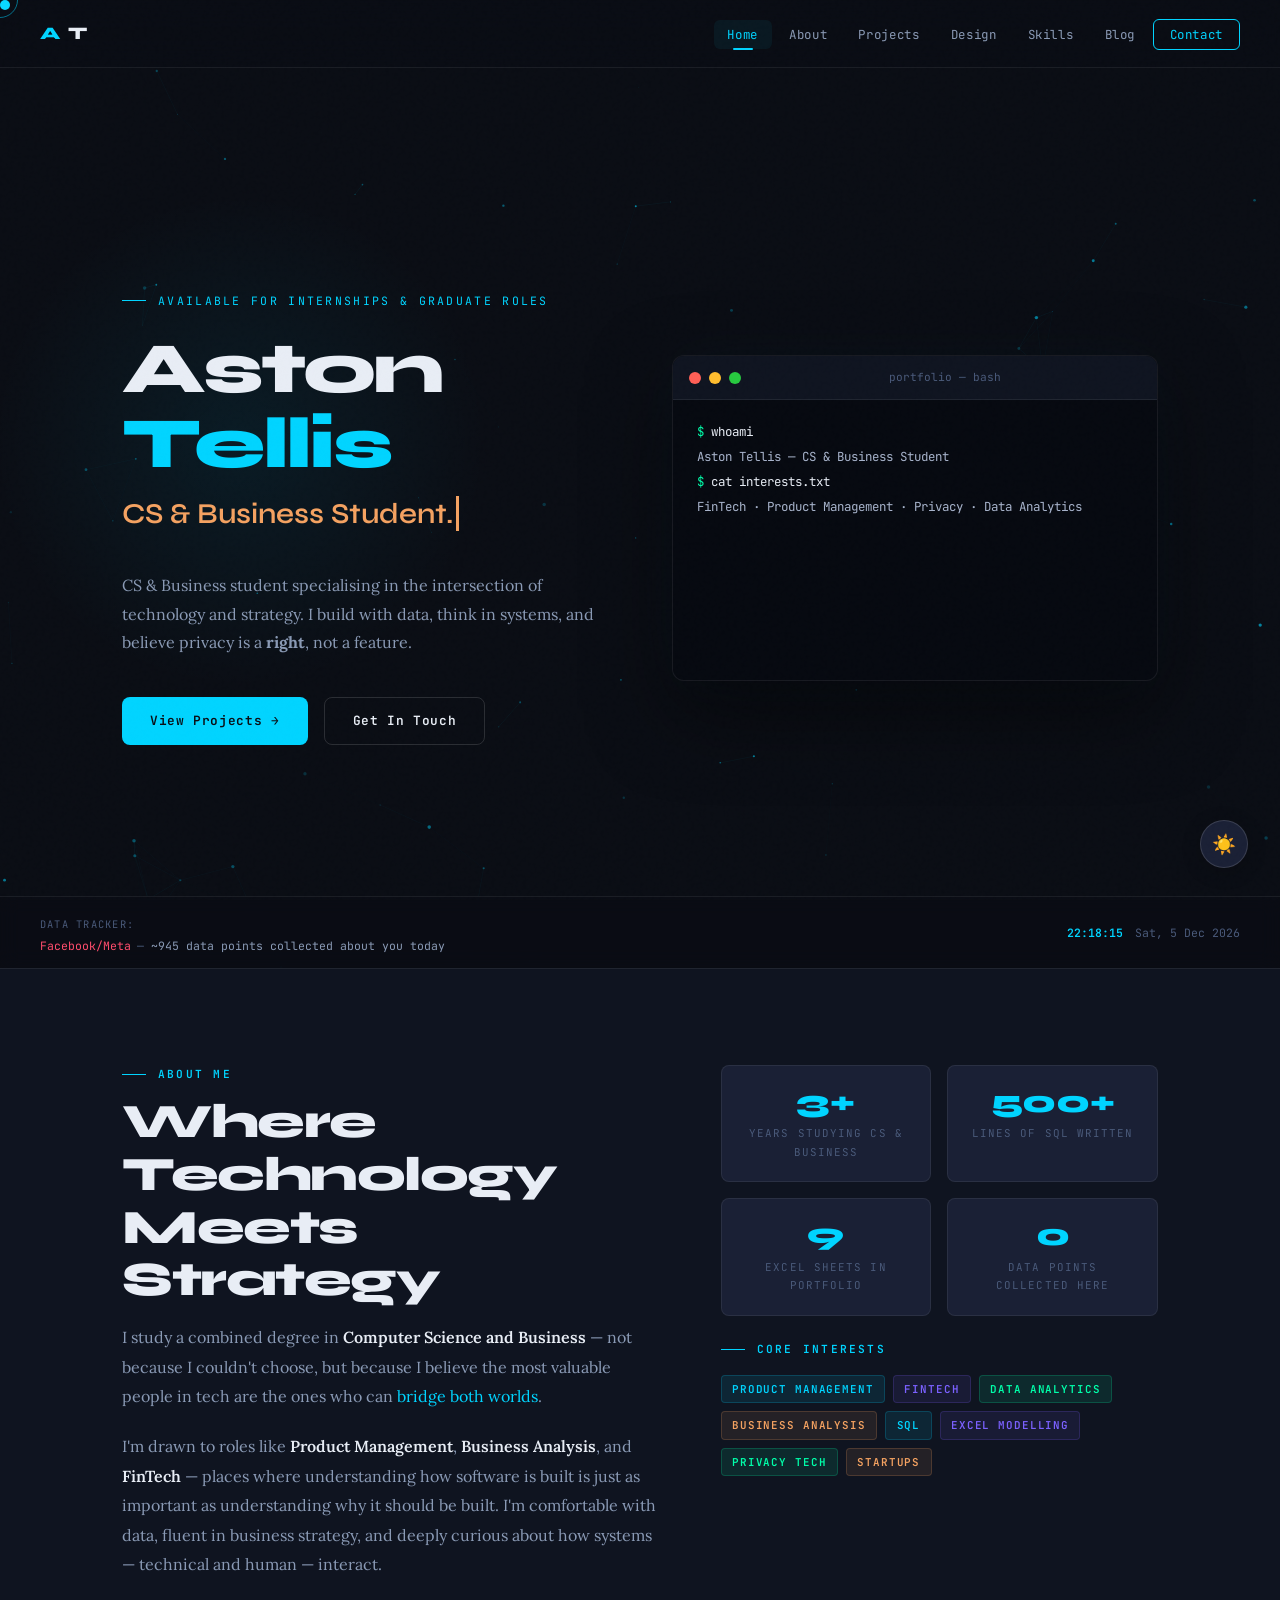
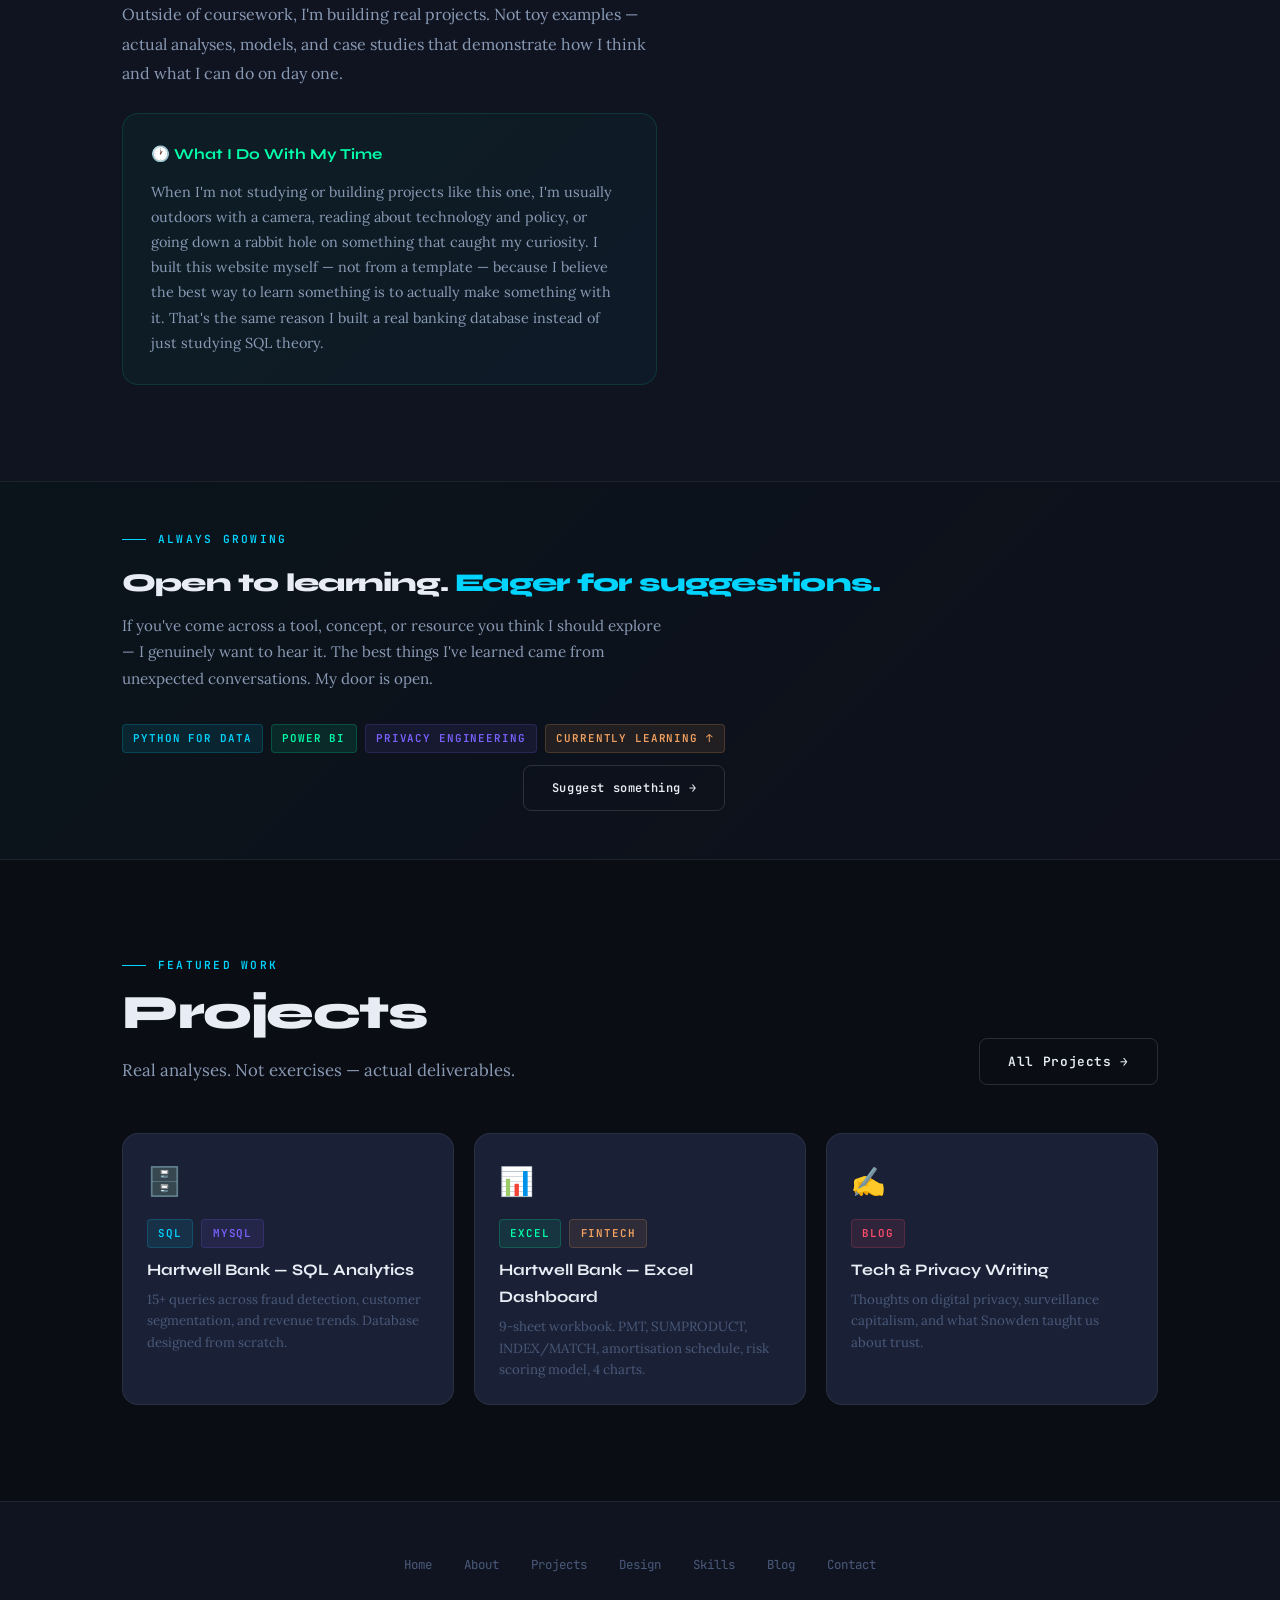
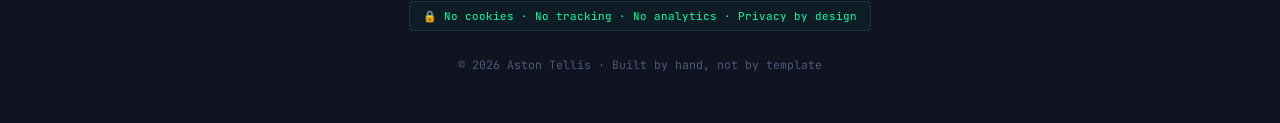
==== commit 26ce3244: "Update index.html new" ====
--- a/index.html
+++ b/index.html
@@ -420,7 +420,9 @@
     <a class="nav-logo" href="index.html"><span>A</span>T</a>
     <ul class="nav-links">
       <li><a href="index.html" class="active">Home</a></li>
+      <li><a href="about.html">About</a></li>
       <li><a href="projects.html">Projects</a></li>
+      <li><a href="animations.html">Design</a></li>
       <li><a href="skills.html">Skills</a></li>
       <li><a href="blog.html">Blog</a></li>
       <li><a href="contact.html" class="nav-cta">Contact</a></li>
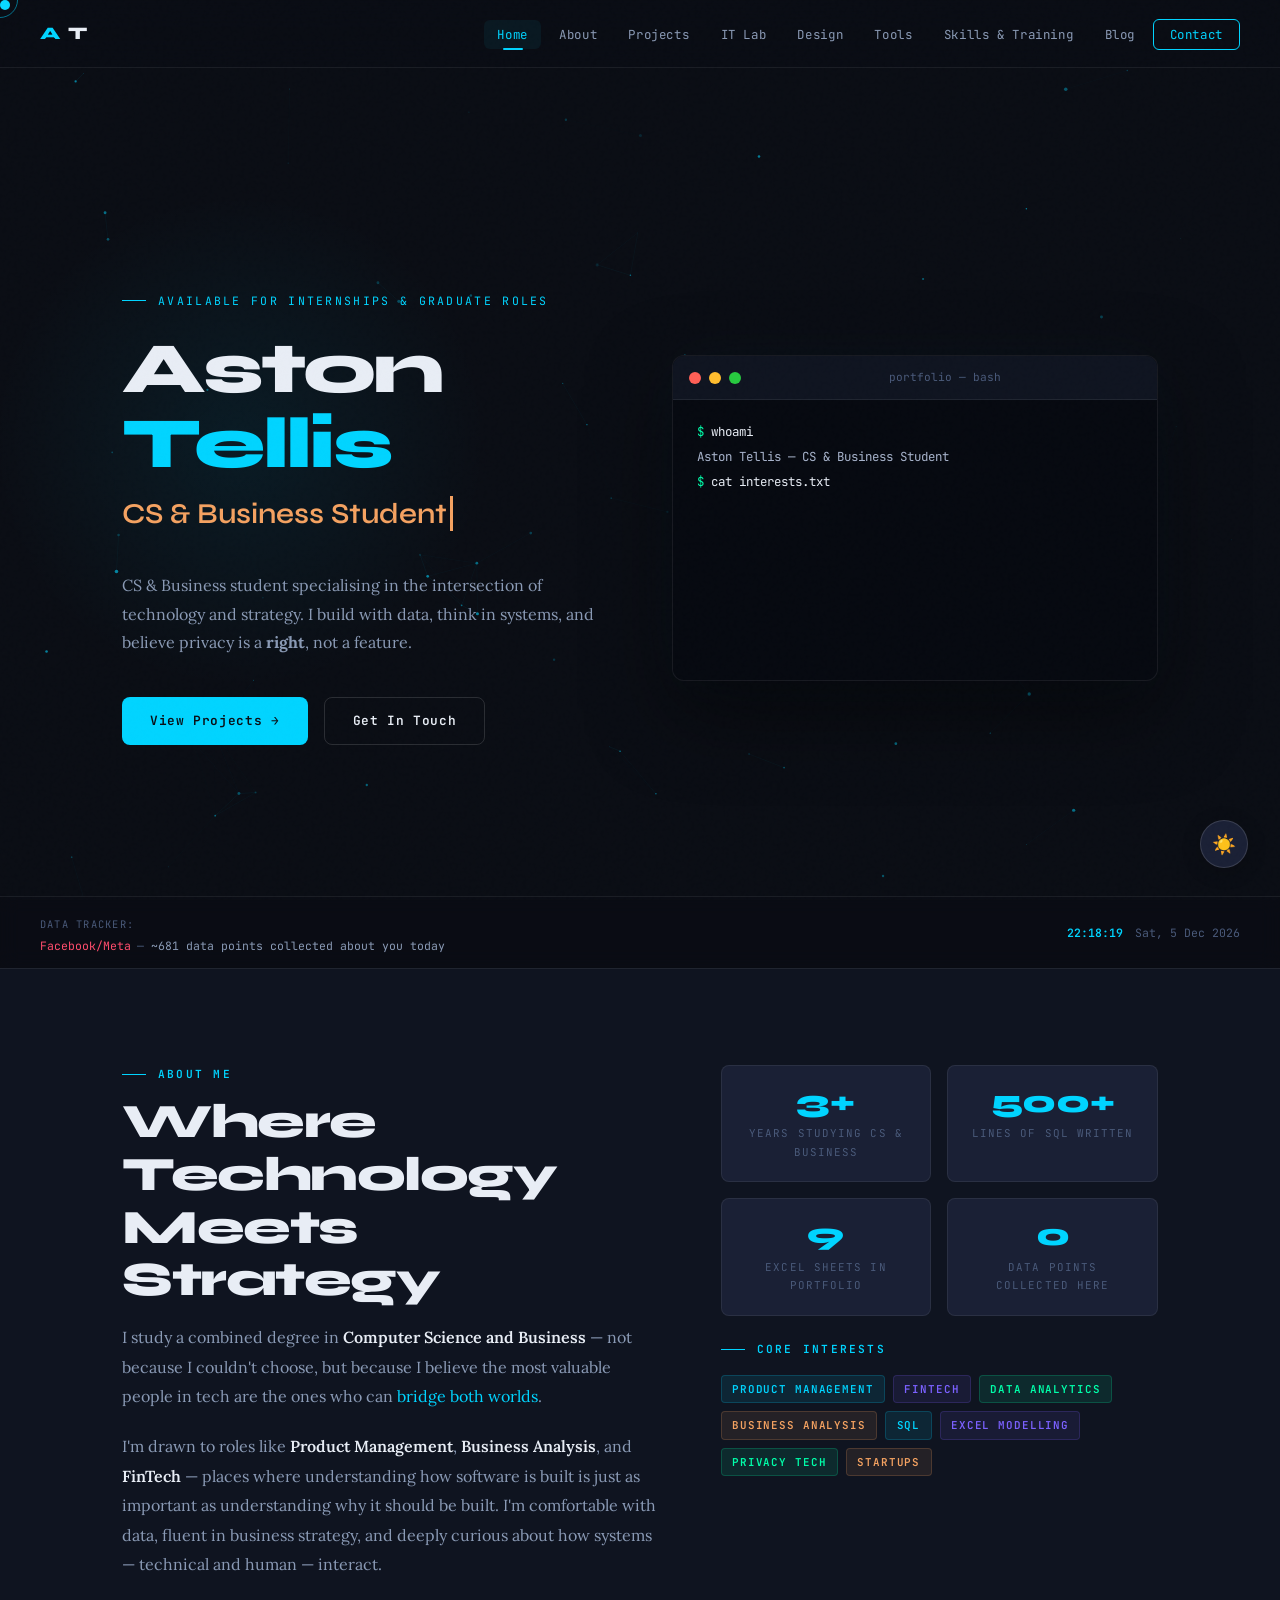
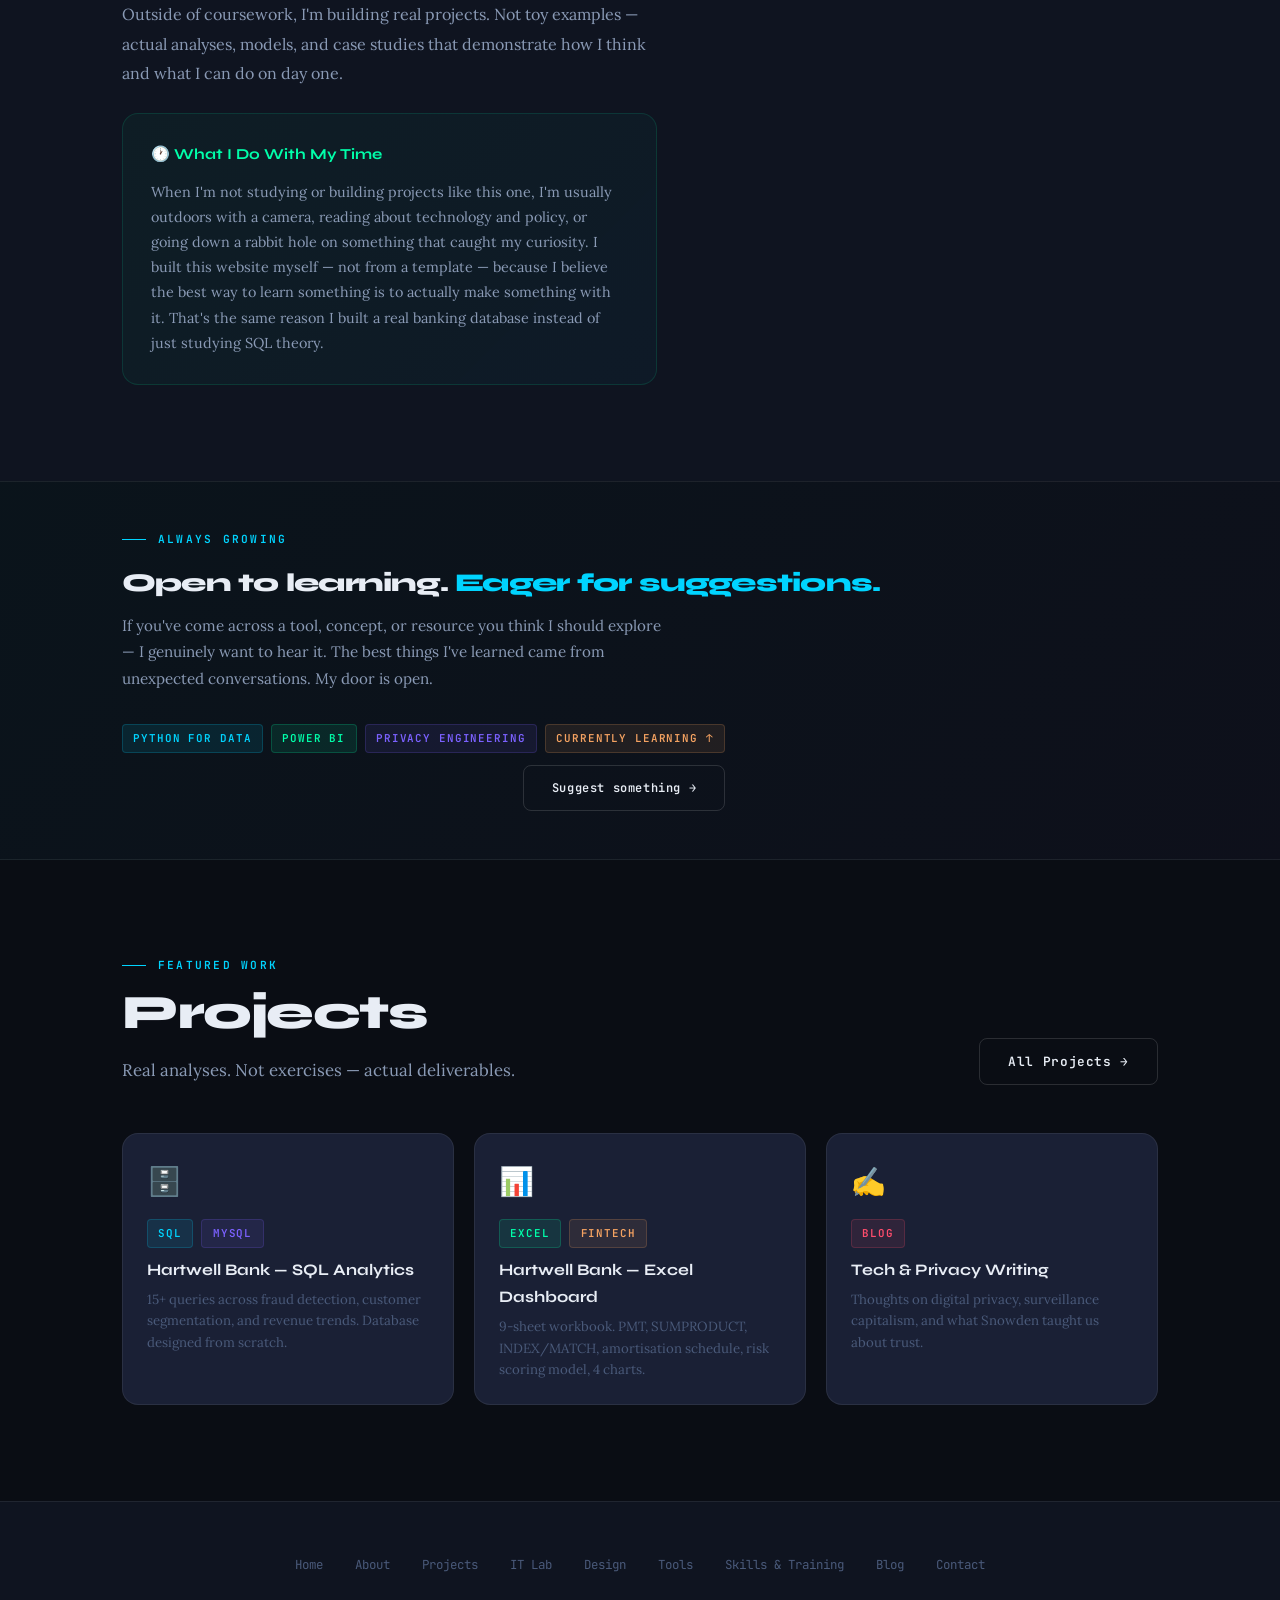
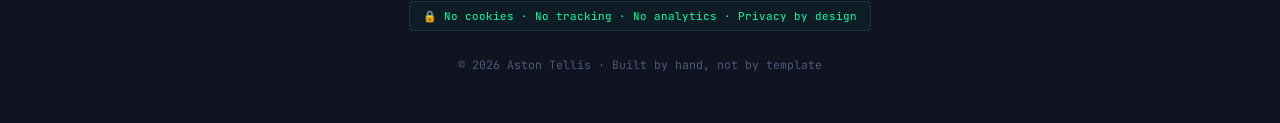
==== commit 95fa69a9: "Update index.html updated" ====
--- a/index.html
+++ b/index.html
@@ -422,8 +422,10 @@
       <li><a href="index.html" class="active">Home</a></li>
       <li><a href="about.html">About</a></li>
       <li><a href="projects.html">Projects</a></li>
+      <li><a href="it-projects.html">IT Lab</a></li>
       <li><a href="animations.html">Design</a></li>
-      <li><a href="skills.html">Skills</a></li>
+      <li><a href="tools.html">Tools</a></li>
+      <li><a href="skills.html">Skills &amp; Training</a></li>
       <li><a href="blog.html">Blog</a></li>
       <li><a href="contact.html" class="nav-cta">Contact</a></li>
     </ul>
@@ -652,8 +654,10 @@
         <li><a href="index.html">Home</a></li>
         <li><a href="about.html">About</a></li>
         <li><a href="projects.html">Projects</a></li>
+        <li><a href="it-projects.html">IT Lab</a></li>
         <li><a href="animations.html">Design</a></li>
-        <li><a href="skills.html">Skills</a></li>
+        <li><a href="tools.html">Tools</a></li>
+        <li><a href="skills.html">Skills &amp; Training</a></li>
         <li><a href="blog.html">Blog</a></li>
         <li><a href="contact.html">Contact</a></li>
       </ul>
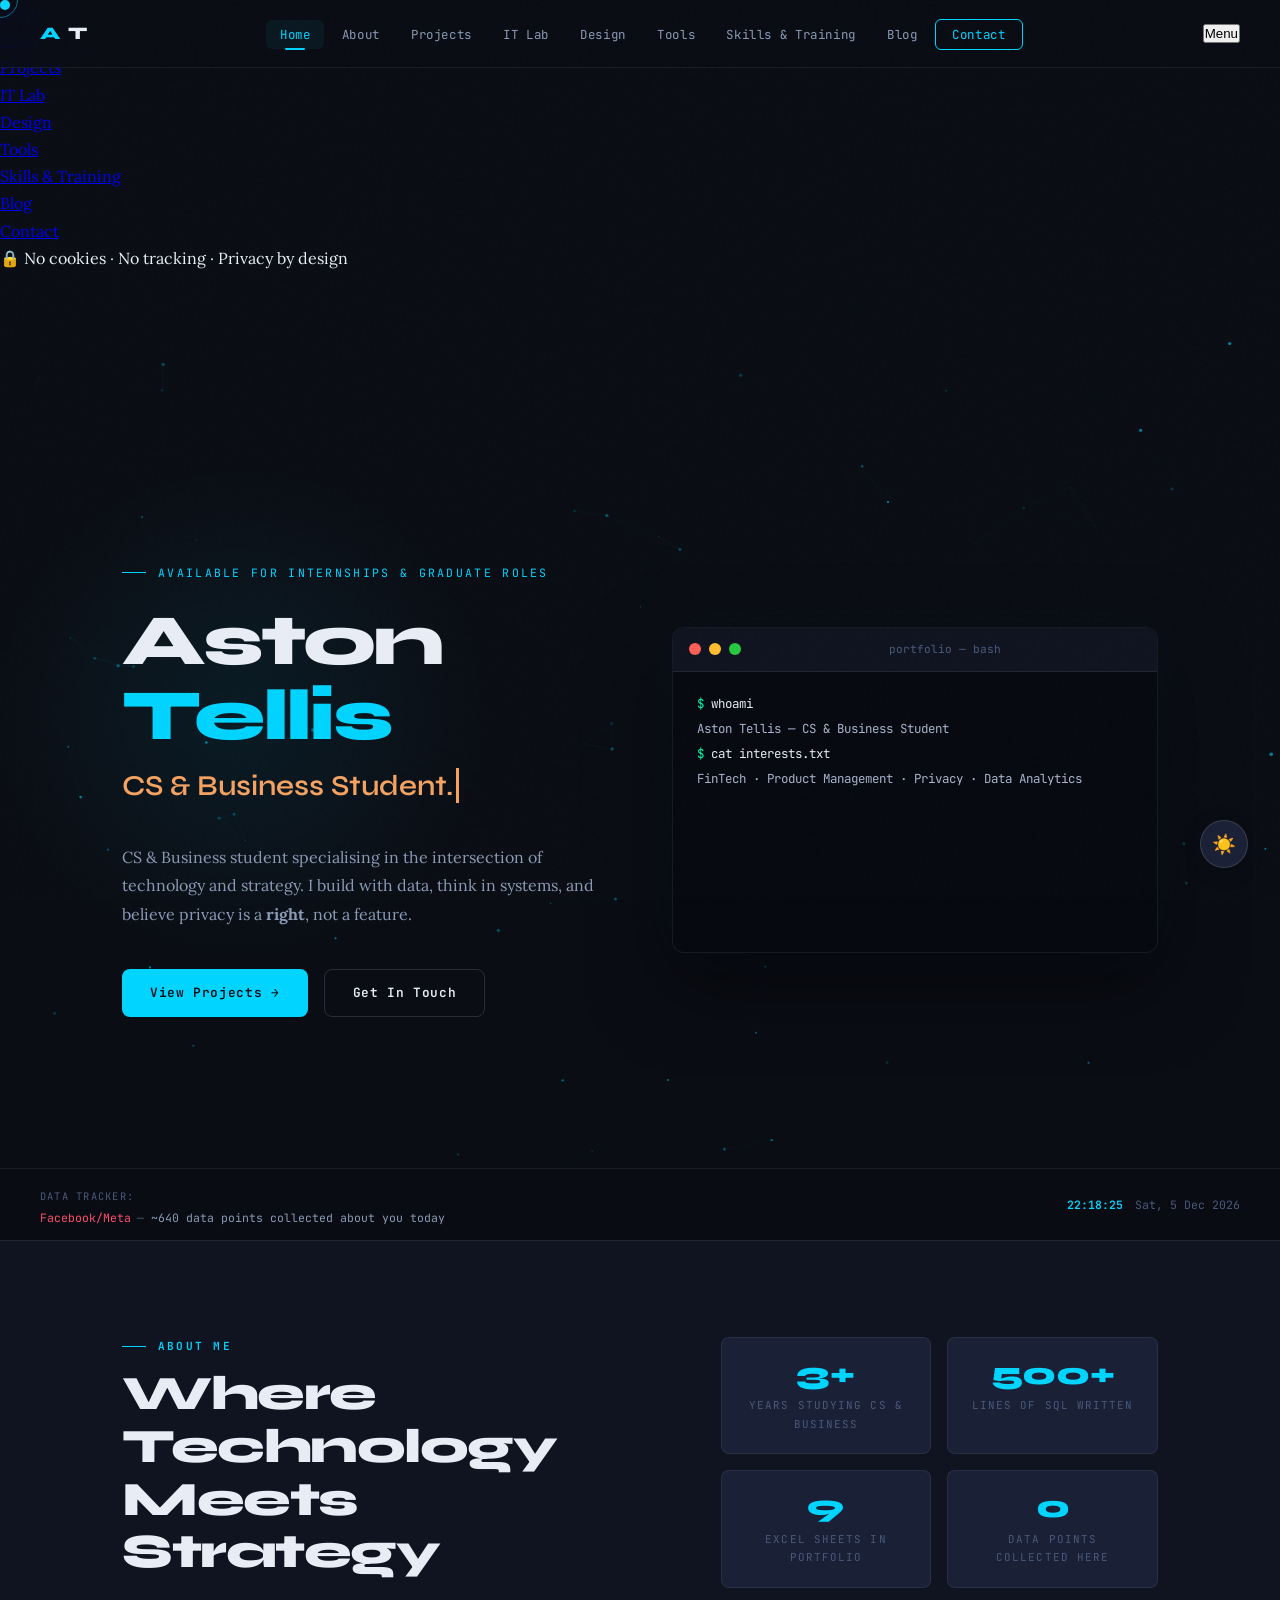
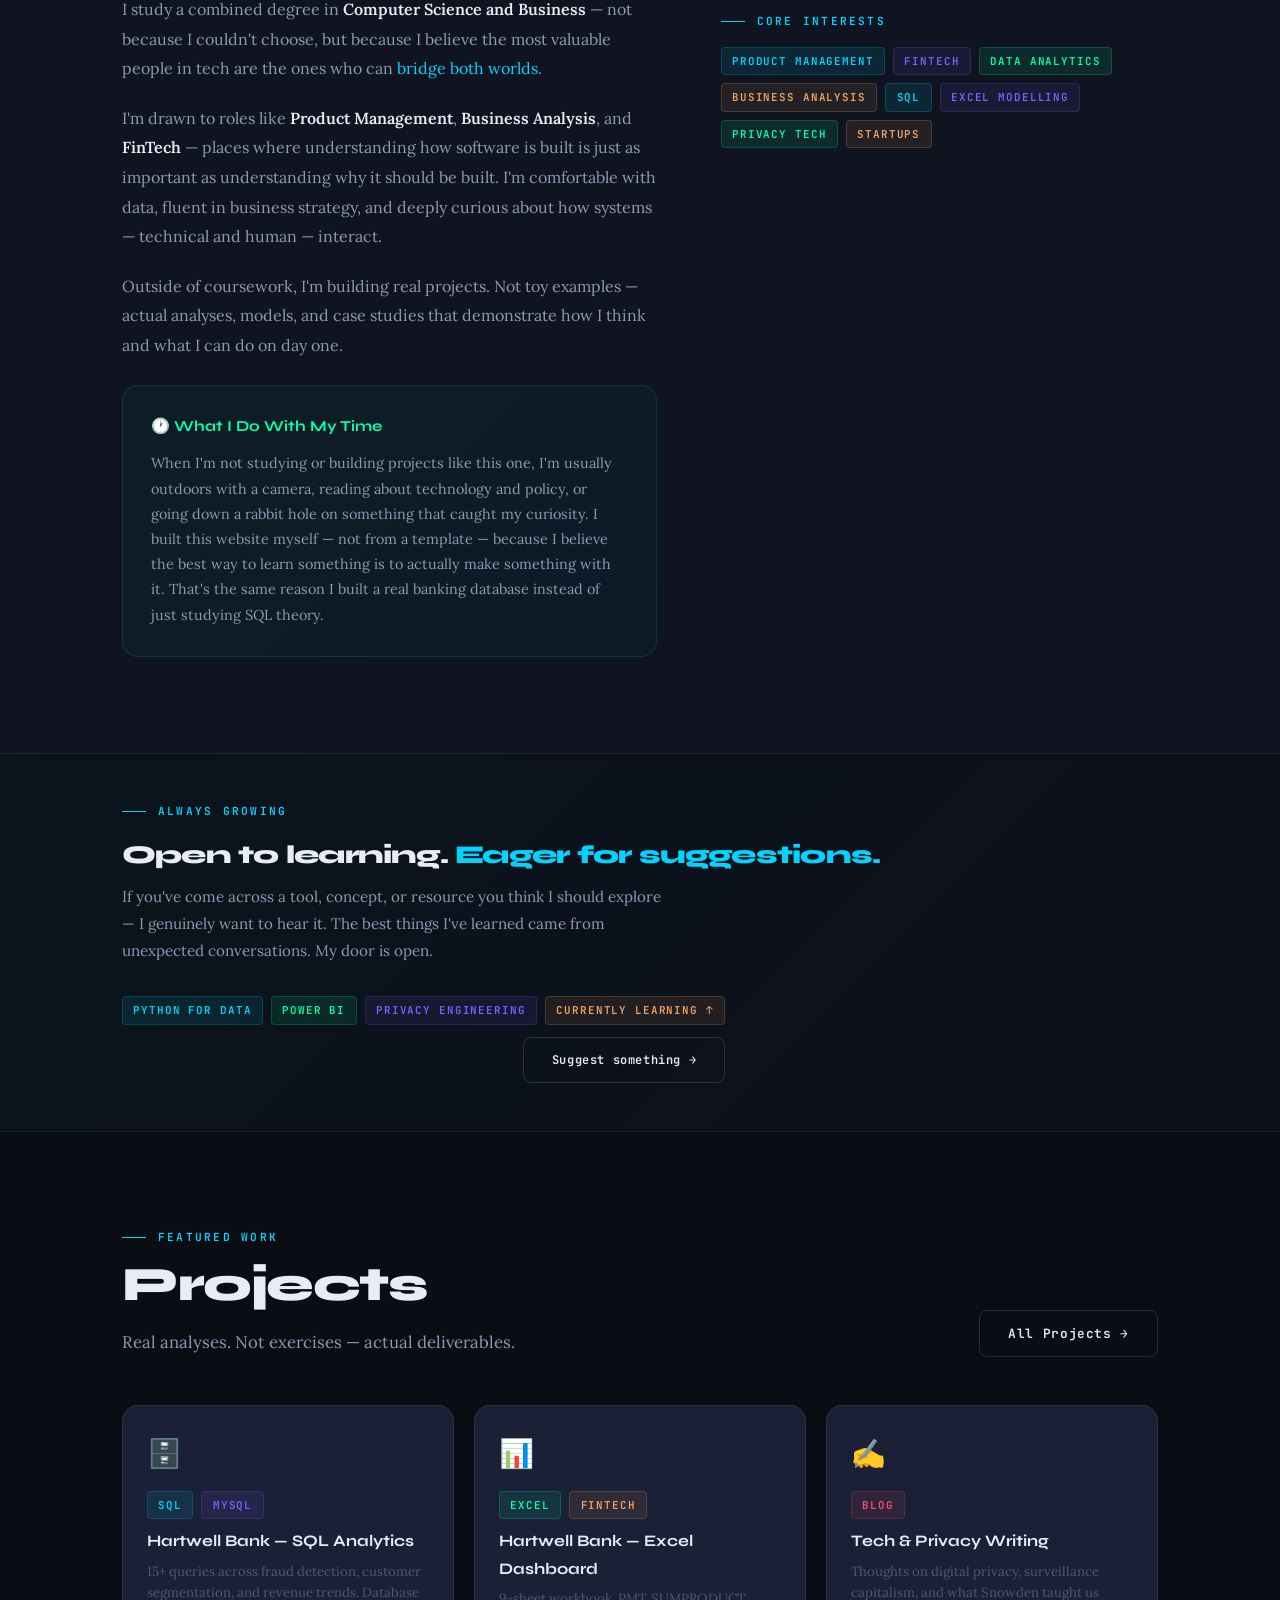
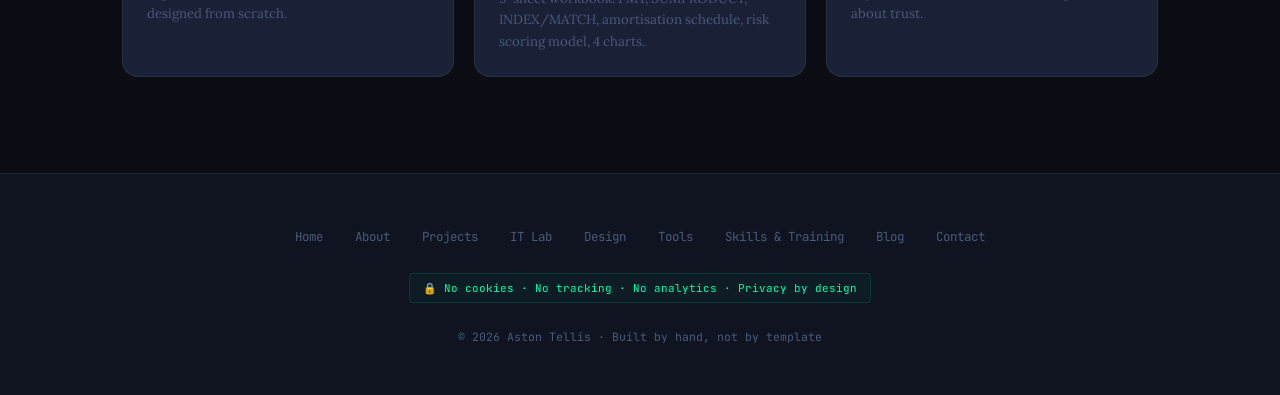
==== commit 9de2c9d0: "Update index.html fix on smaller screens" ====
--- a/index.html
+++ b/index.html
@@ -429,7 +429,35 @@
       <li><a href="blog.html">Blog</a></li>
       <li><a href="contact.html" class="nav-cta">Contact</a></li>
     </ul>
+    <button class="nav-hamburger" aria-label="Open navigation menu" aria-expanded="false" aria-controls="nav-drawer">
+      <span class="bar"></span>
+      <span class="bar"></span>
+      <span class="bar"></span>
+      <span class="menu-label">Menu</span>
+    </button>
   </nav>
+
+  <!-- Mobile nav overlay -->
+  <div class="nav-overlay" id="nav-overlay"></div>
+
+  <!-- Mobile nav drawer -->
+  <div class="nav-drawer" id="nav-drawer" role="dialog" aria-label="Navigation menu">
+    <ul class="drawer-links">
+          <li><a href="index.html" class="active">Home</a></li>
+          <li><a href="about.html">About</a></li>
+          <li><a href="projects.html">Projects</a></li>
+          <li><a href="it-projects.html">IT Lab</a></li>
+          <li><a href="animations.html">Design</a></li>
+          <li><a href="tools.html">Tools</a></li>
+          <li><a href="skills.html">Skills &amp; Training</a></li>
+          <li><a href="blog.html">Blog</a></li>
+          <li><a href="contact.html" class="drawer-cta">Contact</a></li>
+    </ul>
+    <div class="drawer-divider"></div>
+    <div class="drawer-footer">
+      🔒 No cookies · No tracking · Privacy by design
+    </div>
+  </div>
 
   <div class="page">
 
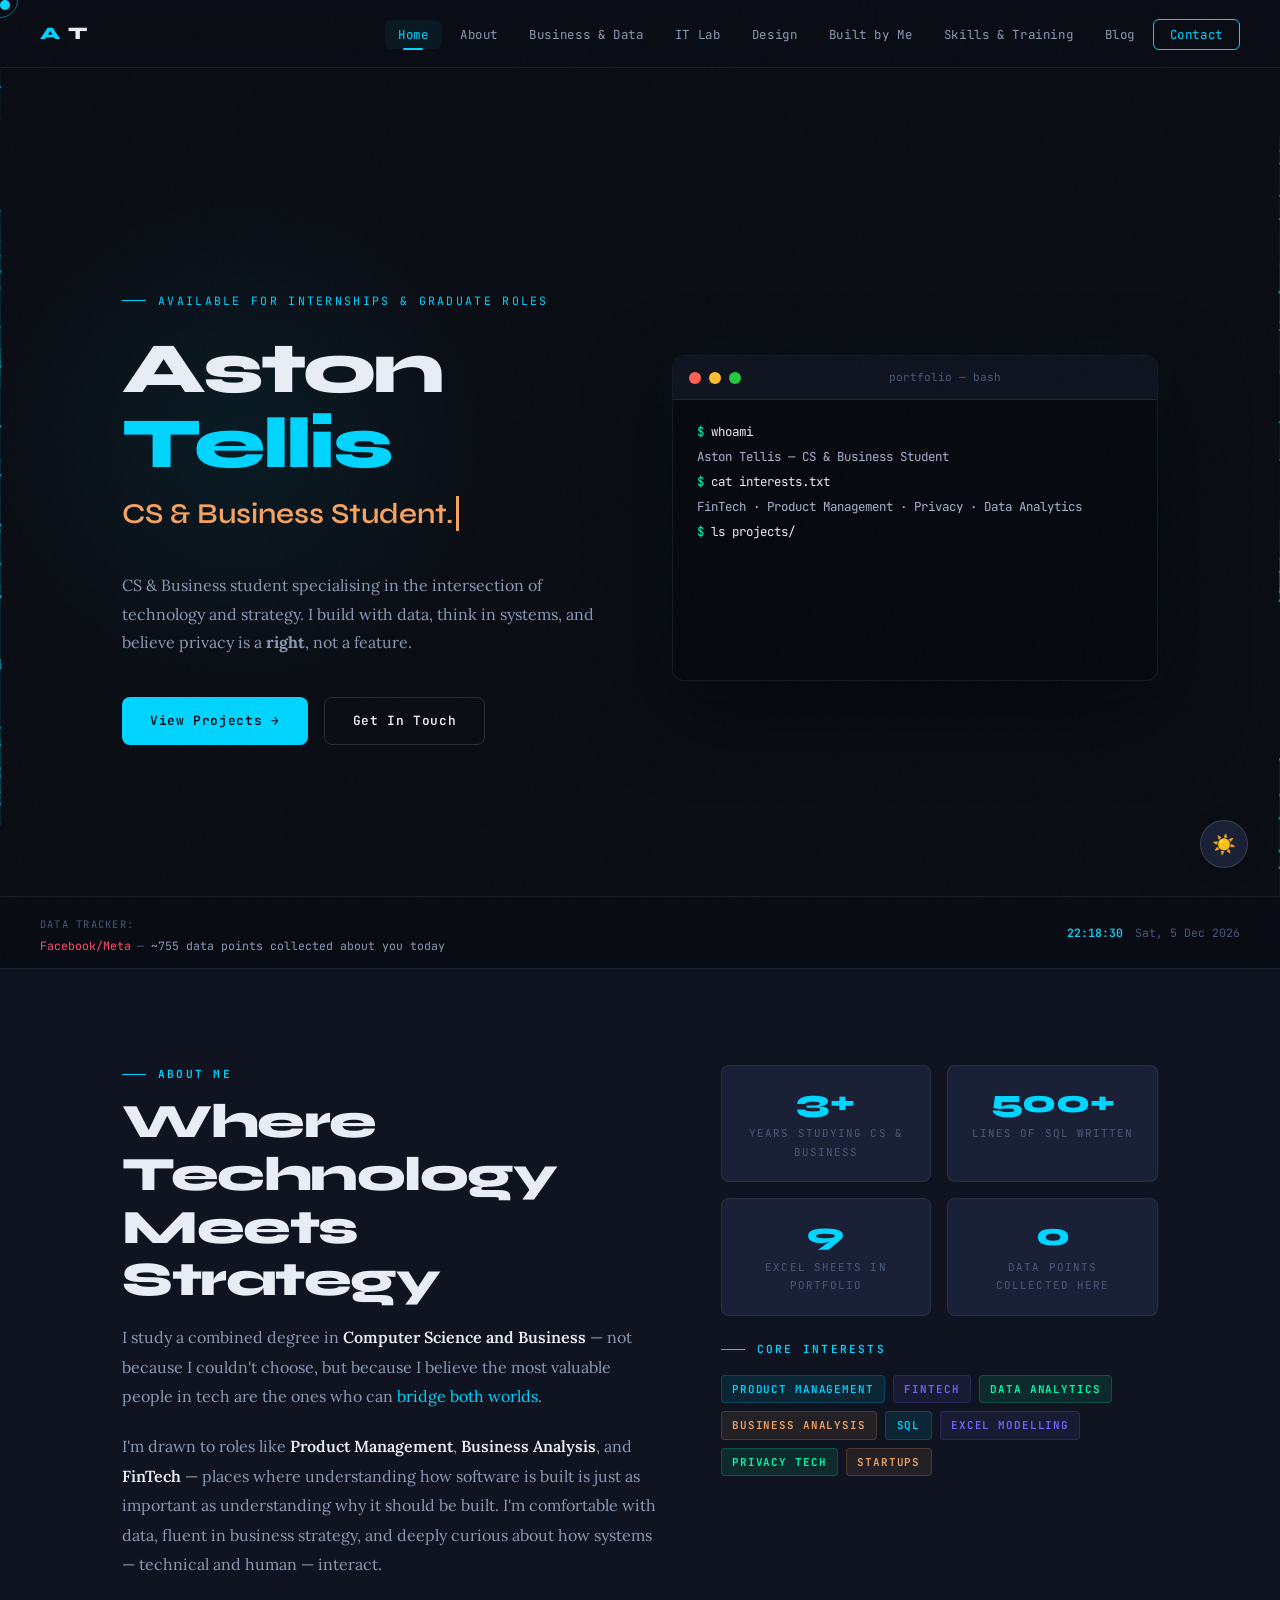
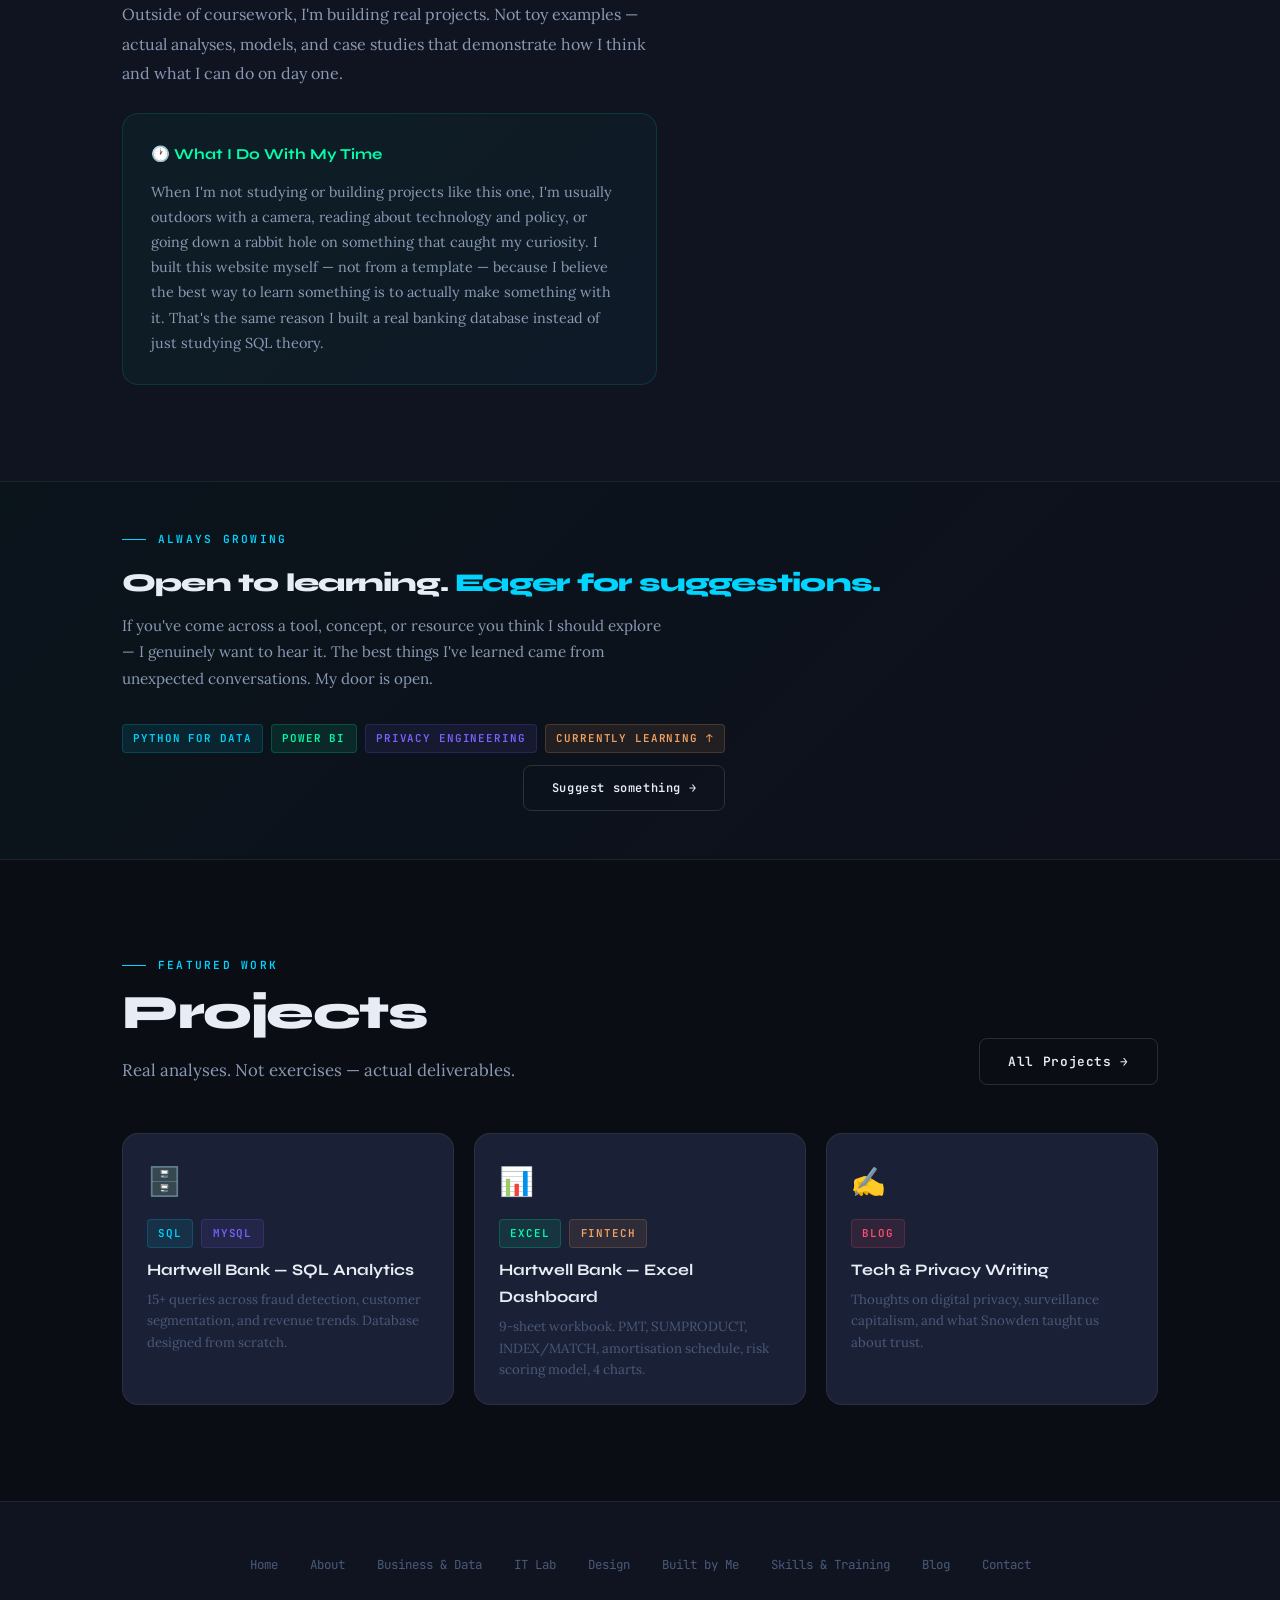
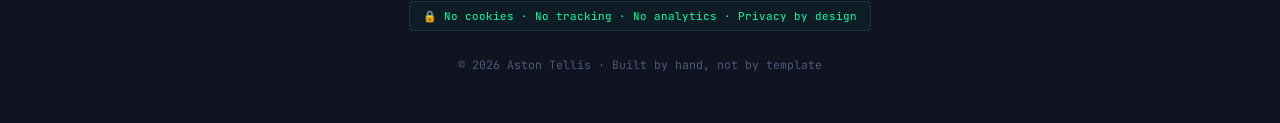
==== commit d361a1e0: "Updated and improved index.html" ====
--- a/index.html
+++ b/index.html
@@ -421,10 +421,10 @@
     <ul class="nav-links">
       <li><a href="index.html" class="active">Home</a></li>
       <li><a href="about.html">About</a></li>
-      <li><a href="projects.html">Projects</a></li>
+      <li><a href="projects.html">Business &amp; Data</a></li>
       <li><a href="it-projects.html">IT Lab</a></li>
       <li><a href="animations.html">Design</a></li>
-      <li><a href="tools.html">Tools</a></li>
+      <li><a href="tools.html">Built by Me</a></li>
       <li><a href="skills.html">Skills &amp; Training</a></li>
       <li><a href="blog.html">Blog</a></li>
       <li><a href="contact.html" class="nav-cta">Contact</a></li>
@@ -445,10 +445,10 @@
     <ul class="drawer-links">
           <li><a href="index.html" class="active">Home</a></li>
           <li><a href="about.html">About</a></li>
-          <li><a href="projects.html">Projects</a></li>
+          <li><a href="projects.html">Business &amp; Data</a></li>
           <li><a href="it-projects.html">IT Lab</a></li>
           <li><a href="animations.html">Design</a></li>
-          <li><a href="tools.html">Tools</a></li>
+          <li><a href="tools.html">Built by Me</a></li>
           <li><a href="skills.html">Skills &amp; Training</a></li>
           <li><a href="blog.html">Blog</a></li>
           <li><a href="contact.html" class="drawer-cta">Contact</a></li>
@@ -681,10 +681,10 @@
       <ul class="footer-links">
         <li><a href="index.html">Home</a></li>
         <li><a href="about.html">About</a></li>
-        <li><a href="projects.html">Projects</a></li>
+        <li><a href="projects.html">Business &amp; Data</a></li>
         <li><a href="it-projects.html">IT Lab</a></li>
         <li><a href="animations.html">Design</a></li>
-        <li><a href="tools.html">Tools</a></li>
+        <li><a href="tools.html">Built by Me</a></li>
         <li><a href="skills.html">Skills &amp; Training</a></li>
         <li><a href="blog.html">Blog</a></li>
         <li><a href="contact.html">Contact</a></li>
--- a/style.css
+++ b/style.css
@@ -605,3 +605,220 @@
 body.keyboard-nav * { cursor: auto !important; }
 body.keyboard-nav .cursor,
 body.keyboard-nav .cursor-ring { display: none; }
+
+/* ═══════════════════════════════════════════════════════════
+   MOBILE NAVIGATION — Hamburger + Drawer
+   Desktop (>768px): hamburger hidden, nav-links shown as normal
+   Mobile (≤768px):  nav-links hidden, hamburger + drawer shown
+   ═══════════════════════════════════════════════════════════ */
+
+/* Fix horizontal overflow on all screen sizes */
+html, body {
+  overflow-x: hidden;
+  max-width: 100%;
+}
+
+/* ── Hamburger Button ─────────────────────────────────────── */
+.nav-hamburger {
+  display: none; /* hidden on desktop */
+  flex-direction: column;
+  align-items: center;
+  justify-content: center;
+  gap: 3px;
+  background: none;
+  border: 1px solid var(--border2);
+  border-radius: var(--radius);
+  padding: 0.45rem 0.75rem 0.4rem;
+  cursor: pointer;
+  color: var(--text);
+  transition: var(--transition);
+  z-index: 600;
+  position: relative;
+}
+
+.nav-hamburger:hover {
+  border-color: var(--accent);
+  color: var(--accent);
+}
+
+/* The three bars */
+.nav-hamburger .bar {
+  display: block;
+  width: 20px;
+  height: 2px;
+  background: currentColor;
+  border-radius: 2px;
+  transition: all 0.3s cubic-bezier(0.4, 0, 0.2, 1);
+  transform-origin: center;
+}
+
+/* "Menu" label under the bars */
+.nav-hamburger .menu-label {
+  font-family: var(--font-mono);
+  font-size: 0.55rem;
+  letter-spacing: 0.12em;
+  text-transform: uppercase;
+  color: currentColor;
+  margin-top: 1px;
+  line-height: 1;
+}
+
+/* Animate bars into X when open */
+.nav-hamburger.open .bar:nth-child(1) {
+  transform: translateY(5px) rotate(45deg);
+}
+.nav-hamburger.open .bar:nth-child(2) {
+  opacity: 0;
+  transform: scaleX(0);
+}
+.nav-hamburger.open .bar:nth-child(3) {
+  transform: translateY(-5px) rotate(-45deg);
+}
+.nav-hamburger.open .menu-label {
+  opacity: 0;
+}
+
+/* ── Mobile Drawer Overlay ────────────────────────────────── */
+.nav-overlay {
+  display: none;
+  position: fixed;
+  inset: 0;
+  background: rgba(0, 0, 0, 0.6);
+  backdrop-filter: blur(4px);
+  z-index: 498;
+  opacity: 0;
+  transition: opacity 0.3s ease;
+}
+
+.nav-overlay.open {
+  opacity: 1;
+}
+
+/* ── Mobile Drawer Panel ──────────────────────────────────── */
+.nav-drawer {
+  display: none;
+  position: fixed;
+  top: 0;
+  right: 0;
+  bottom: 0;
+  width: min(320px, 85vw);
+  background: var(--bg2);
+  border-left: 1px solid var(--border);
+  z-index: 499;
+  padding: 5rem 2rem 2rem;
+  transform: translateX(100%);
+  transition: transform 0.35s cubic-bezier(0.4, 0, 0.2, 1);
+  overflow-y: auto;
+}
+
+.nav-drawer.open {
+  transform: translateX(0);
+}
+
+/* Drawer nav links */
+.nav-drawer .drawer-links {
+  list-style: none;
+  display: flex;
+  flex-direction: column;
+  gap: 0.25rem;
+}
+
+.nav-drawer .drawer-links a {
+  display: block;
+  font-family: var(--font-mono);
+  font-size: 0.9rem;
+  font-weight: 400;
+  color: var(--text2);
+  text-decoration: none;
+  padding: 0.85rem 1rem;
+  border-radius: var(--radius);
+  letter-spacing: 0.04em;
+  transition: var(--transition);
+  border: 1px solid transparent;
+}
+
+.nav-drawer .drawer-links a:hover,
+.nav-drawer .drawer-links a.active {
+  color: var(--accent);
+  background: #00d4ff08;
+  border-color: var(--border);
+}
+
+.nav-drawer .drawer-links a.active {
+  font-weight: 600;
+}
+
+/* Contact CTA in drawer */
+.nav-drawer .drawer-links a.drawer-cta {
+  color: var(--accent);
+  border-color: var(--accent);
+  text-align: center;
+  margin-top: 0.75rem;
+  font-weight: 600;
+}
+
+.nav-drawer .drawer-links a.drawer-cta:hover {
+  background: var(--accent);
+  color: var(--bg);
+}
+
+/* Drawer divider */
+.drawer-divider {
+  height: 1px;
+  background: var(--border);
+  margin: 1rem 0;
+}
+
+/* Drawer privacy badge */
+.drawer-footer {
+  margin-top: auto;
+  padding-top: 2rem;
+  font-family: var(--font-mono);
+  font-size: 0.65rem;
+  color: var(--text3);
+  line-height: 1.7;
+  border-top: 1px solid var(--border);
+  margin-top: 2rem;
+}
+
+/* ── Desktop: hide hamburger, hide drawer elements ────────── */
+.nav-hamburger { display: none; }
+.nav-overlay   { display: none; }
+.nav-drawer    { display: none; }
+
+
+/* ── Drawer links never visible outside drawer on desktop ─── */
+.nav-drawer .drawer-links {
+  list-style: none;
+}
+
+/* Safety: if drawer is display:none, its contents are hidden too */
+/* This is guaranteed by CSS but we make it explicit */
+.nav-overlay:not(.open) { pointer-events: none; }
+
+/* ── Mobile (≤768px): show hamburger, hide desktop nav ───── */
+@media (max-width: 768px) {
+  .nav-links {
+    display: none !important;
+  }
+
+  .nav-hamburger {
+    display: flex;
+  }
+
+  /* Drawer and overlay become available — JS controls open/close */
+  .nav-overlay {
+    display: block;
+    pointer-events: none; /* not clickable until open */
+    opacity: 0;
+  }
+
+  .nav-overlay.open {
+    opacity: 1;
+    pointer-events: all;
+  }
+
+  .nav-drawer {
+    display: block;
+  }
+}
